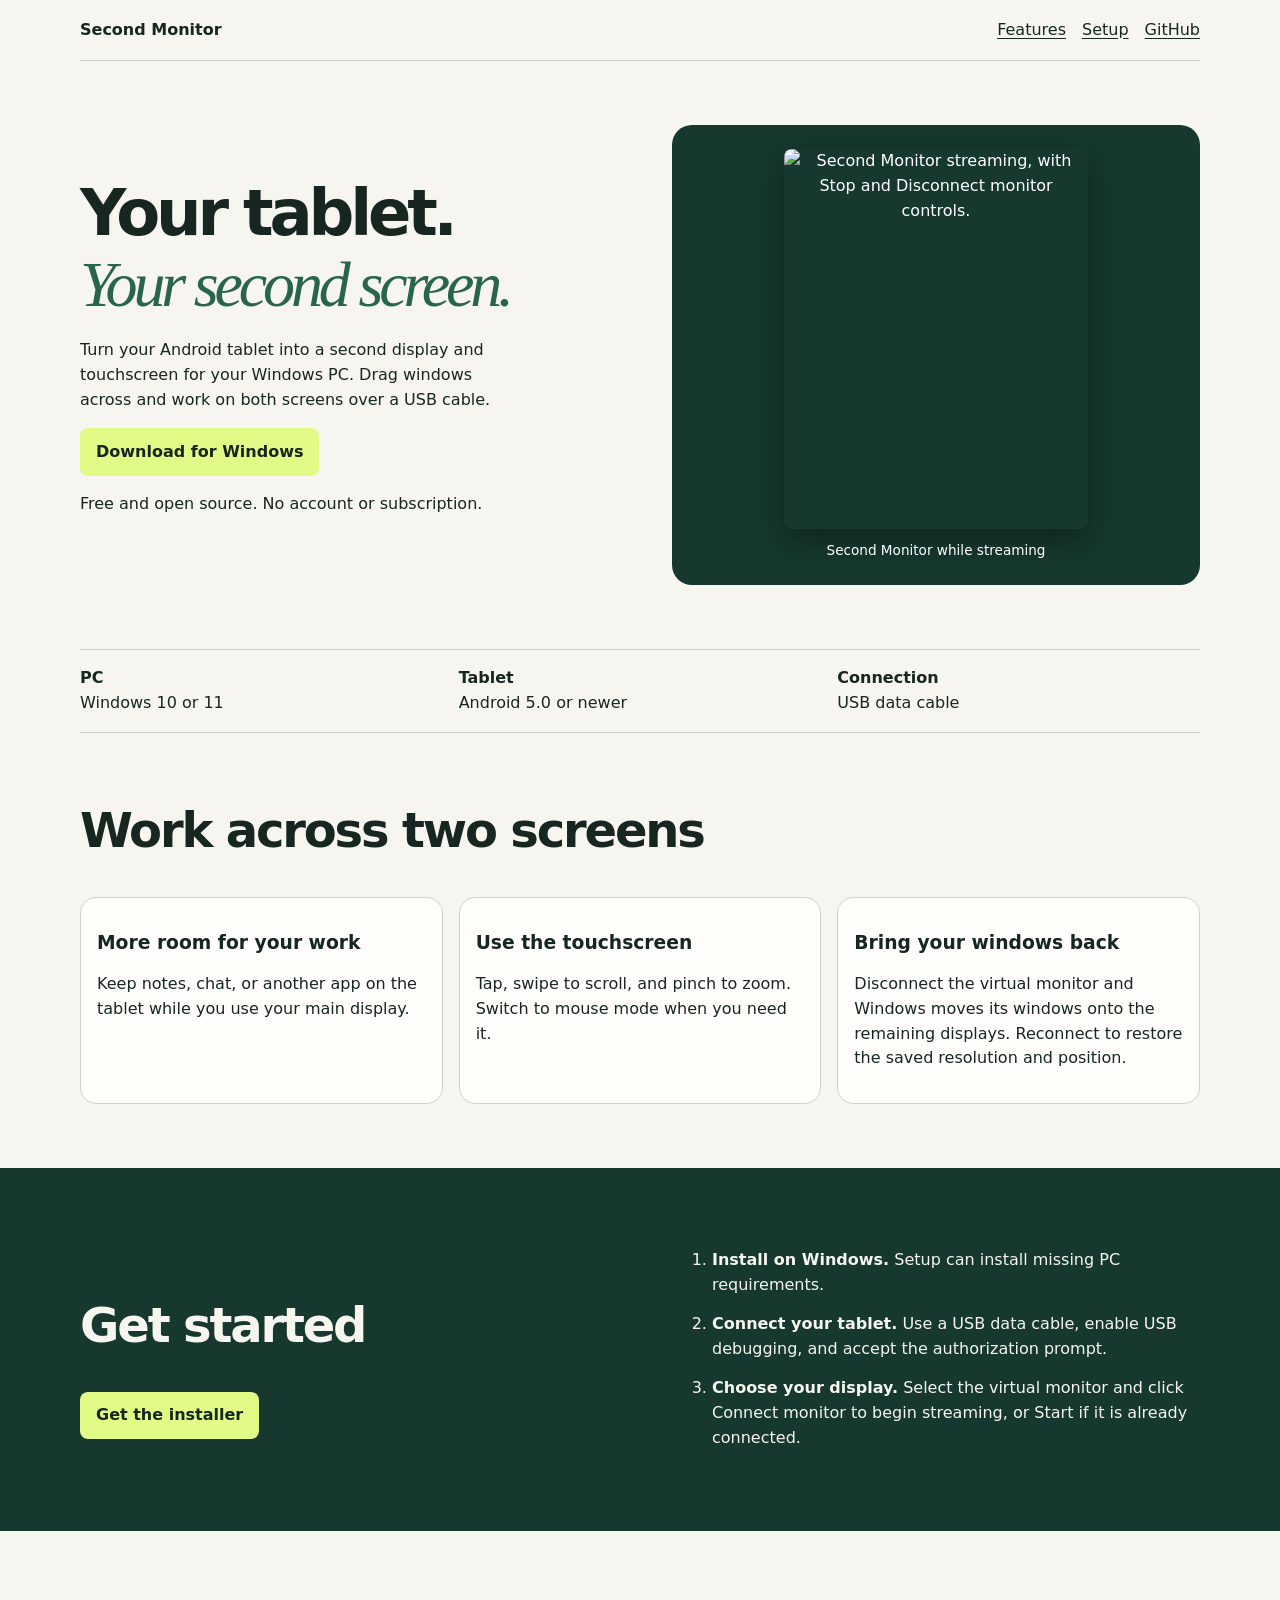
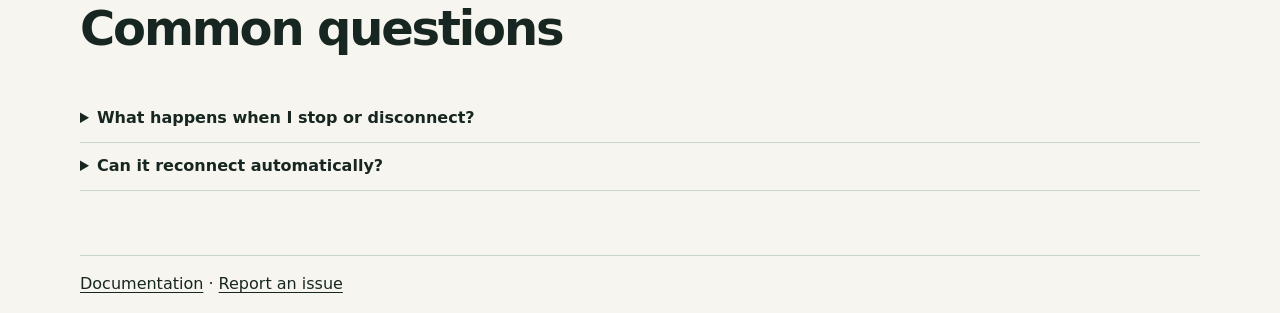
==== website/public/index.html @ 725e54bc "Create index.html" ====
<!doctype html><html lang="en"><meta charset="utf-8"><meta name="viewport" content="width=device-width,initial-scale=1"><meta name="description" content="Turn your Android tablet into a USB-connected second display and touchscreen for Windows."><title>Second Monitor</title><style> *{box-sizing:border-box}body{margin:0;background:#f6f5ef;color:#172620;font:1rem/1.55 system-ui,sans-serif}a{color:inherit;text-underline-offset:.2em}a:focus-visible{outline:2px solid currentColor;outline-offset:4px}.wrap{width:min(70rem,calc(100% - 2rem));margin:auto}.bar,.hero,.specs,.cards,.setup{display:grid;gap:1rem}.bar{grid-template-columns:1fr auto;align-items:center;padding:1.1rem 0;border-bottom:1px solid #c9d5cb}nav a+a{margin-left:1rem}.hero,.setup{grid-template-columns:1fr 1fr;align-items:center;gap:clamp(1.5rem,5vw,5rem);padding:4rem 0}h1,h2,h3{line-height:1.1}h1{font-size:clamp(2.7rem,5vw,5rem);letter-spacing:-.065em;margin:0}h1 em{font:italic 1em Georgia,serif;color:#29654a}h2{font-size:clamp(1.9rem,4vw,3rem);letter-spacing:-.045em}p{max-width:44ch}.button{display:inline-block;padding:.7rem 1rem;border-radius:.5rem;background:#e2fa86;color:#172620;font-weight:750;text-decoration:none}.button:hover{background:#d4ed75}figure{margin:0;padding:1.5rem;text-align:center;border-radius:1.25rem;background:#16382e;color:#fff}img{display:block;margin:auto;width:min(100%,19rem);height:auto;border-radius:.5rem;box-shadow:0 .7rem 2rem #0005}figcaption{margin-top:.7rem;font-size:.85rem}.specs,.cards{grid-template-columns:repeat(3,minmax(0,1fr))}.specs{padding:1rem 0;border-block:1px solid #c9d5cb}.specs p{margin:0}.section{padding:2rem 0 4rem}.card{padding:1rem;border:1px solid #c9d5cb;border-radius:1rem;background:#fffefa}.band{background:#16382e;color:#f6f5ef}li+li{margin-top:.9rem}details{padding:.7rem 0;border-bottom:1px solid #c9d5cb}summary{cursor:pointer;font-weight:700}footer{padding:1rem 0;border-top:1px solid #c9d5cb}@media(max-width:48rem){.hero,.cards,.setup{grid-template-columns:1fr}.hero,.setup{padding:2.5rem 0}}@media(max-width:24rem){.bar{grid-template-columns:1fr}.specs{font-size:.85rem}} </style><header class="wrap bar"><strong>Second Monitor</strong><nav aria-label="Main navigation"><a href="#features">Features</a><a href="#setup">Setup</a><a href="https://github.com/TristanSibug/SecondMonitor">GitHub</a></nav></header><main><section class="wrap hero"><div><h1>Your tablet.<br><em>Your second screen.</em></h1><p>Turn your Android tablet into a second display and touchscreen for your Windows PC. Drag windows across and work on both screens over a USB cable.</p><a class="button" href="https://github.com/TristanSibug/SecondMonitor/releases">Download for Windows</a><p>Free and open source. No account or subscription.</p></div><figure><img src="https://raw.githubusercontent.com/TristanSibug/SecondMonitor/main/UI.png" width="562" height="702" fetchpriority="high" alt="Second Monitor streaming, with Stop and Disconnect monitor controls."><figcaption>Second Monitor while streaming</figcaption></figure></section><div class="wrap specs"><p><strong>PC</strong><br>Windows 10 or 11</p><p><strong>Tablet</strong><br>Android 5.0 or newer</p><p><strong>Connection</strong><br>USB data cable</p></div><section class="wrap section" id="features"><h2>Work across two screens</h2><div class="cards"><article class="card"><h3>More room for your work</h3><p>Keep notes, chat, or another app on the tablet while you use your main display.</p></article><article class="card"><h3>Use the touchscreen</h3><p>Tap, swipe to scroll, and pinch to zoom. Switch to mouse mode when you need it.</p></article><article class="card"><h3>Bring your windows back</h3><p>Disconnect the virtual monitor and Windows moves its windows onto the remaining displays. Reconnect to restore the saved resolution and position.</p></article></div></section><section class="band" id="setup"><div class="wrap setup"><div><h2>Get started</h2><a class="button" href="https://github.com/TristanSibug/SecondMonitor/releases">Get the installer</a></div><ol><li><strong>Install on Windows.</strong> Setup can install missing PC requirements.</li><li><strong>Connect your tablet.</strong> Use a USB data cable, enable USB debugging, and accept the authorization prompt.</li><li><strong>Choose your display.</strong> Select the virtual monitor and click Connect monitor to begin streaming, or Start if it is already connected.</li></ol></div></section><section class="wrap section"><h2>Common questions</h2><details><summary>What happens when I stop or disconnect?</summary><p>Stop ends streaming and keeps the virtual display active. Disconnect monitor stops streaming and removes the virtual display from the desktop.</p></details><details><summary>Can it reconnect automatically?</summary><p>Yes. Starting Second Monitor reconnects your saved secondary display if it is disconnected and available, then starts streaming.</p></details></section></main><footer class="wrap"><a href="https://github.com/TristanSibug/SecondMonitor#readme">Documentation</a> · <a href="https://github.com/TristanSibug/SecondMonitor/issues">Report an issue</a></footer></html>
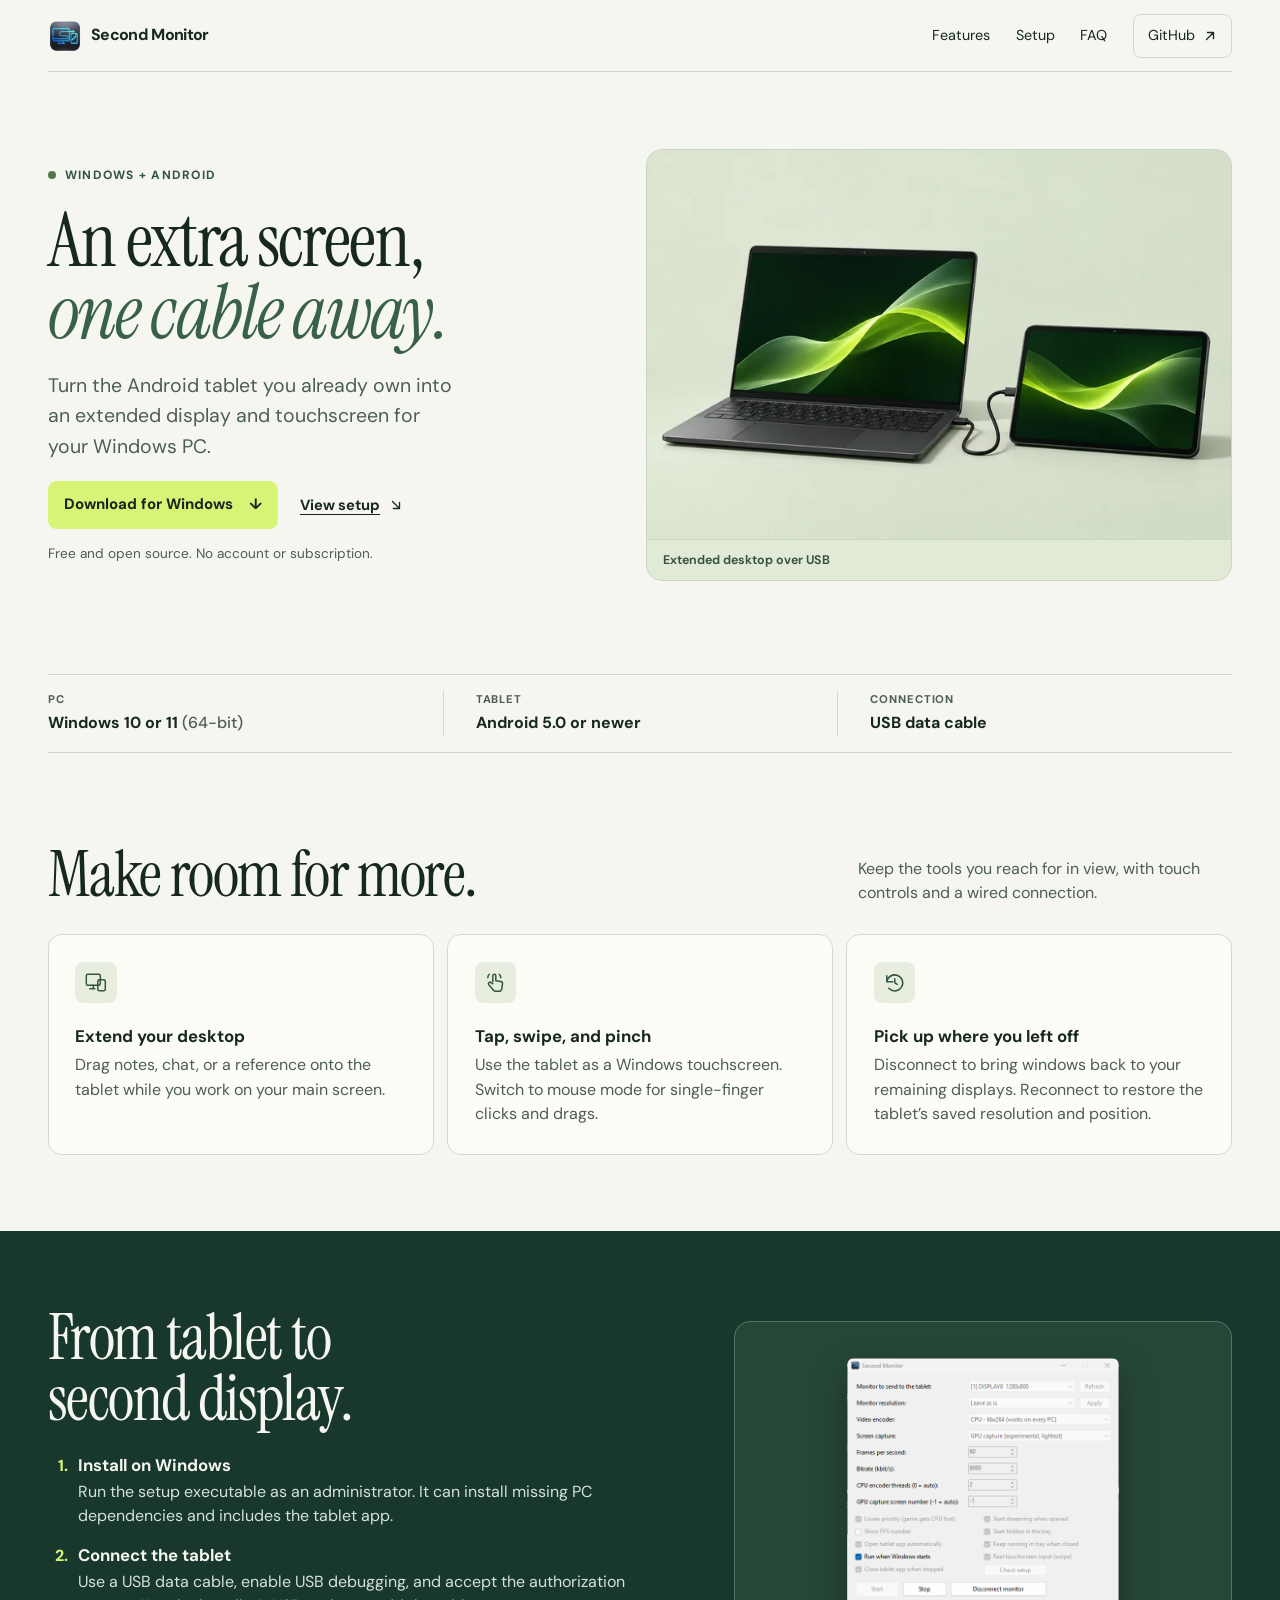
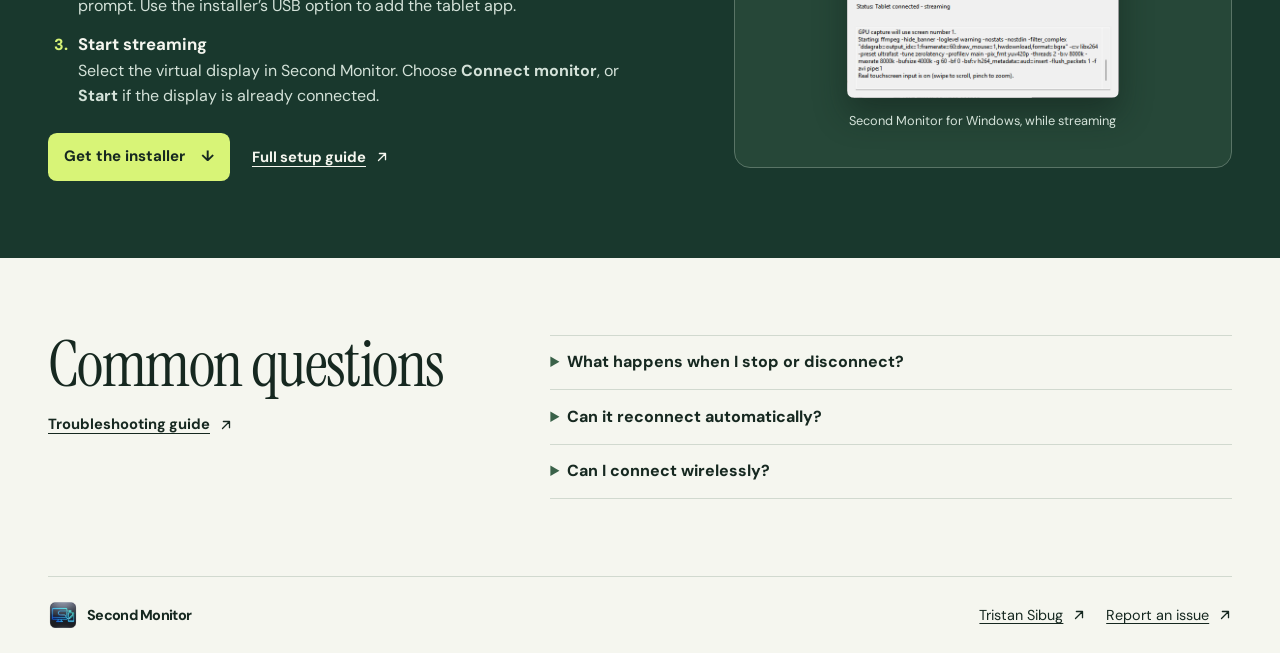
==== commit e228d694: "Redesign the Second Monitor homepage" ====
--- a/website/public/index.html
+++ b/website/public/index.html
@@ -1 +1,135 @@
-<!doctype html><html lang="en"><meta charset="utf-8"><meta name="viewport" content="width=device-width,initial-scale=1"><meta name="description" content="Turn your Android tablet into a USB-connected second display and touchscreen for Windows."><title>Second Monitor</title><style> *{box-sizing:border-box}body{margin:0;background:#f6f5ef;color:#172620;font:1rem/1.55 system-ui,sans-serif}a{color:inherit;text-underline-offset:.2em}a:focus-visible{outline:2px solid currentColor;outline-offset:4px}.wrap{width:min(70rem,calc(100% - 2rem));margin:auto}.bar,.hero,.specs,.cards,.setup{display:grid;gap:1rem}.bar{grid-template-columns:1fr auto;align-items:center;padding:1.1rem 0;border-bottom:1px solid #c9d5cb}nav a+a{margin-left:1rem}.hero,.setup{grid-template-columns:1fr 1fr;align-items:center;gap:clamp(1.5rem,5vw,5rem);padding:4rem 0}h1,h2,h3{line-height:1.1}h1{font-size:clamp(2.7rem,5vw,5rem);letter-spacing:-.065em;margin:0}h1 em{font:italic 1em Georgia,serif;color:#29654a}h2{font-size:clamp(1.9rem,4vw,3rem);letter-spacing:-.045em}p{max-width:44ch}.button{display:inline-block;padding:.7rem 1rem;border-radius:.5rem;background:#e2fa86;color:#172620;font-weight:750;text-decoration:none}.button:hover{background:#d4ed75}figure{margin:0;padding:1.5rem;text-align:center;border-radius:1.25rem;background:#16382e;color:#fff}img{display:block;margin:auto;width:min(100%,19rem);height:auto;border-radius:.5rem;box-shadow:0 .7rem 2rem #0005}figcaption{margin-top:.7rem;font-size:.85rem}.specs,.cards{grid-template-columns:repeat(3,minmax(0,1fr))}.specs{padding:1rem 0;border-block:1px solid #c9d5cb}.specs p{margin:0}.section{padding:2rem 0 4rem}.card{padding:1rem;border:1px solid #c9d5cb;border-radius:1rem;background:#fffefa}.band{background:#16382e;color:#f6f5ef}li+li{margin-top:.9rem}details{padding:.7rem 0;border-bottom:1px solid #c9d5cb}summary{cursor:pointer;font-weight:700}footer{padding:1rem 0;border-top:1px solid #c9d5cb}@media(max-width:48rem){.hero,.cards,.setup{grid-template-columns:1fr}.hero,.setup{padding:2.5rem 0}}@media(max-width:24rem){.bar{grid-template-columns:1fr}.specs{font-size:.85rem}} </style><header class="wrap bar"><strong>Second Monitor</strong><nav aria-label="Main navigation"><a href="#features">Features</a><a href="#setup">Setup</a><a href="https://github.com/TristanSibug/SecondMonitor">GitHub</a></nav></header><main><section class="wrap hero"><div><h1>Your tablet.<br><em>Your second screen.</em></h1><p>Turn your Android tablet into a second display and touchscreen for your Windows PC. Drag windows across and work on both screens over a USB cable.</p><a class="button" href="https://github.com/TristanSibug/SecondMonitor/releases">Download for Windows</a><p>Free and open source. No account or subscription.</p></div><figure><img src="https://raw.githubusercontent.com/TristanSibug/SecondMonitor/main/UI.png" width="562" height="702" fetchpriority="high" alt="Second Monitor streaming, with Stop and Disconnect monitor controls."><figcaption>Second Monitor while streaming</figcaption></figure></section><div class="wrap specs"><p><strong>PC</strong><br>Windows 10 or 11</p><p><strong>Tablet</strong><br>Android 5.0 or newer</p><p><strong>Connection</strong><br>USB data cable</p></div><section class="wrap section" id="features"><h2>Work across two screens</h2><div class="cards"><article class="card"><h3>More room for your work</h3><p>Keep notes, chat, or another app on the tablet while you use your main display.</p></article><article class="card"><h3>Use the touchscreen</h3><p>Tap, swipe to scroll, and pinch to zoom. Switch to mouse mode when you need it.</p></article><article class="card"><h3>Bring your windows back</h3><p>Disconnect the virtual monitor and Windows moves its windows onto the remaining displays. Reconnect to restore the saved resolution and position.</p></article></div></section><section class="band" id="setup"><div class="wrap setup"><div><h2>Get started</h2><a class="button" href="https://github.com/TristanSibug/SecondMonitor/releases">Get the installer</a></div><ol><li><strong>Install on Windows.</strong> Setup can install missing PC requirements.</li><li><strong>Connect your tablet.</strong> Use a USB data cable, enable USB debugging, and accept the authorization prompt.</li><li><strong>Choose your display.</strong> Select the virtual monitor and click Connect monitor to begin streaming, or Start if it is already connected.</li></ol></div></section><section class="wrap section"><h2>Common questions</h2><details><summary>What happens when I stop or disconnect?</summary><p>Stop ends streaming and keeps the virtual display active. Disconnect monitor stops streaming and removes the virtual display from the desktop.</p></details><details><summary>Can it reconnect automatically?</summary><p>Yes. Starting Second Monitor reconnects your saved secondary display if it is disconnected and available, then starts streaming.</p></details></section></main><footer class="wrap"><a href="https://github.com/TristanSibug/SecondMonitor#readme">Documentation</a> · <a href="https://github.com/TristanSibug/SecondMonitor/issues">Report an issue</a></footer></html>
+<!doctype html>
+<html lang="en">
+<head>
+  <meta charset="utf-8">
+  <meta name="viewport" content="width=device-width, initial-scale=1">
+  <meta name="description" content="Turn your Android tablet into an extended Windows display and touchscreen over USB. Second Monitor is free and open source.">
+  <meta name="theme-color" content="#f5f6ef">
+  <title>Second Monitor — An extra screen, one cable away</title>
+  <link rel="icon" href="assets/app-icon.webp" type="image/webp">
+  <link rel="stylesheet" href="styles.css">
+</head>
+<body>
+  <a class="skip-link" href="#main">Skip to content</a>
+
+  <header class="site-header">
+    <div class="shell header-inner">
+      <a class="brand" href="./" aria-current="page">
+        <img src="assets/app-icon.webp" width="34" height="34" alt="">
+        Second Monitor
+      </a>
+      <nav aria-label="Main navigation">
+        <ul class="nav-links">
+          <li><a href="#features">Features</a></li>
+          <li><a href="#setup">Setup</a></li>
+          <li><a href="#faq">FAQ</a></li>
+          <li><a class="github-link" href="https://github.com/TristanSibug/SecondMonitor">GitHub <svg class="link-icon" aria-hidden="true" width="14" height="14" viewBox="0 0 16 16" fill="none" stroke="currentColor" stroke-width="1.5" stroke-linecap="round" stroke-linejoin="round"><path d="M4 12 12 4M5 4h7v7"/></svg></a></li>
+        </ul>
+      </nav>
+    </div>
+  </header>
+
+  <main id="main">
+    <section class="shell hero" aria-labelledby="hero-title">
+      <div class="hero-copy">
+        <p class="eyebrow"><span class="dot" aria-hidden="true"></span> Windows + Android</p>
+        <h1 id="hero-title">An extra screen,<br><em>one cable away.</em></h1>
+        <p class="lede">Turn the Android tablet you already own into an extended display and touchscreen for your Windows PC.</p>
+        <div class="actions">
+          <a class="button" href="https://github.com/TristanSibug/SecondMonitor/releases">Download for Windows <span aria-hidden="true">↓</span></a>
+          <a class="text-link" href="#setup">View setup <svg class="link-icon" aria-hidden="true" width="14" height="14" viewBox="0 0 16 16" fill="none" stroke="currentColor" stroke-width="1.5" stroke-linecap="round" stroke-linejoin="round"><path d="m4 4 8 8m0-7v7H5"/></svg></a>
+        </div>
+        <p class="hero-note">Free and open source. No account or subscription.</p>
+      </div>
+
+      <figure class="hero-figure">
+        <img src="assets/wired-workspace.webp" srcset="assets/wired-workspace-small.webp 720w, assets/wired-workspace.webp 1440w" sizes="(max-width: 780px) calc(100vw - 32px), (max-width: 1200px) 49vw, 585px" width="1440" height="960" fetchpriority="high" alt="A laptop and tablet sharing a desktop over a single USB cable.">
+        <figcaption>Extended desktop over USB</figcaption>
+      </figure>
+    </section>
+
+    <dl class="shell requirements" aria-label="System requirements">
+      <div><dt>PC</dt><dd>Windows 10 or 11 <span>(64-bit)</span></dd></div>
+      <div><dt>Tablet</dt><dd>Android 5.0 or newer</dd></div>
+      <div><dt>Connection</dt><dd>USB data cable</dd></div>
+    </dl>
+
+    <section class="shell section" id="features" aria-labelledby="features-title">
+      <div class="section-heading">
+        <h2 id="features-title">Make room for more.</h2>
+        <p>Keep the tools you reach for in view, with touch controls and a wired connection.</p>
+      </div>
+      <div class="features">
+        <article class="feature">
+          <svg class="feature-icon" aria-hidden="true" width="24" height="24" viewBox="0 0 24 24" fill="none" stroke="currentColor" stroke-width="1.5" stroke-linecap="round" stroke-linejoin="round"><rect x="2.5" y="3.5" width="14" height="11" rx="1.5"/><path d="M6 18h5m-1.5-3.5V18"/><rect x="14" y="9" width="7.5" height="11" rx="1.5"/></svg>
+          <h3>Extend your desktop</h3>
+          <p>Drag notes, chat, or a reference onto the tablet while you work on your main screen.</p>
+        </article>
+        <article class="feature">
+          <svg class="feature-icon" aria-hidden="true" width="24" height="24" viewBox="0 0 24 24" fill="none" stroke="currentColor" stroke-width="1.5" stroke-linecap="round" stroke-linejoin="round"><path d="M9 11V5a1.5 1.5 0 0 1 3 0v5l5 .8a2 2 0 0 1 1.7 2.2l-.7 5a3 3 0 0 1-3 2.5h-3a3 3 0 0 1-2.3-1.1L5 14a1.6 1.6 0 0 1 2.3-2.2L9 13"/><path d="M4 7a5 5 0 0 1 1.5-3.5m10 0A5 5 0 0 1 17 7"/></svg>
+          <h3>Tap, swipe, and pinch</h3>
+          <p>Use the tablet as a Windows touchscreen. Switch to mouse mode for single-finger clicks and drags.</p>
+        </article>
+        <article class="feature">
+          <svg class="feature-icon" aria-hidden="true" width="24" height="24" viewBox="0 0 24 24" fill="none" stroke="currentColor" stroke-width="1.5" stroke-linecap="round" stroke-linejoin="round"><path d="M4 11a8 8 0 1 1 2 6.5M4 5v6h6m2-3v4l2.5 1.5"/></svg>
+          <h3>Pick up where you left off</h3>
+          <p>Disconnect to bring windows back to your remaining displays. Reconnect to restore the tablet’s saved resolution and position.</p>
+        </article>
+      </div>
+    </section>
+
+    <section class="setup-band" id="setup" aria-labelledby="setup-title">
+      <div class="shell setup">
+        <div>
+          <h2 id="setup-title">From tablet to second display.</h2>
+          <ol class="steps">
+            <li><div><h3>Install on Windows</h3><p>Run the setup executable as an administrator. It can install missing PC dependencies and includes the tablet app.</p></div></li>
+            <li><div><h3>Connect the tablet</h3><p>Use a USB data cable, enable USB debugging, and accept the authorization prompt. Use the installer’s USB option to add the tablet app.</p></div></li>
+            <li><div><h3>Start streaming</h3><p>Select the virtual display in Second Monitor. Choose <strong>Connect monitor</strong>, or <strong>Start</strong> if the display is already connected.</p></div></li>
+          </ol>
+          <div class="actions">
+            <a class="button" href="https://github.com/TristanSibug/SecondMonitor/releases">Get the installer <span aria-hidden="true">↓</span></a>
+            <a class="text-link" href="https://github.com/TristanSibug/SecondMonitor#install">Full setup guide <svg class="link-icon" aria-hidden="true" width="14" height="14" viewBox="0 0 16 16" fill="none" stroke="currentColor" stroke-width="1.5" stroke-linecap="round" stroke-linejoin="round"><path d="M4 12 12 4M5 4h7v7"/></svg></a>
+          </div>
+        </div>
+        <figure class="app-figure">
+          <img src="assets/windows-app.webp" width="562" height="702" loading="lazy" alt="Second Monitor for Windows, showing the selected display, capture settings, and the Stop and Disconnect monitor controls.">
+          <figcaption>Second Monitor for Windows, while streaming</figcaption>
+        </figure>
+      </div>
+    </section>
+
+    <section class="shell section faq" id="faq" aria-labelledby="faq-title">
+      <div>
+        <h2 id="faq-title">Common questions</h2>
+        <a class="text-link" href="https://github.com/TristanSibug/SecondMonitor#troubleshooting">Troubleshooting guide <svg class="link-icon" aria-hidden="true" width="14" height="14" viewBox="0 0 16 16" fill="none" stroke="currentColor" stroke-width="1.5" stroke-linecap="round" stroke-linejoin="round"><path d="M4 12 12 4M5 4h7v7"/></svg></a>
+      </div>
+      <div class="questions">
+        <details>
+          <summary>What happens when I stop or disconnect?</summary>
+          <p><strong>Stop</strong> ends streaming and keeps the virtual display active. <strong>Disconnect monitor</strong> removes it from the active desktop, and Windows moves its windows to the remaining displays.</p>
+        </details>
+        <details>
+          <summary>Can it reconnect automatically?</summary>
+          <p>Yes. If your saved secondary display is disconnected and available, launching Second Monitor reconnects it and starts streaming.</p>
+        </details>
+        <details>
+          <summary>Can I connect wirelessly?</summary>
+          <p>Second Monitor uses a USB data cable for video and touch input. The tablet needs USB debugging enabled and must authorize your PC.</p>
+        </details>
+      </div>
+    </section>
+  </main>
+
+  <footer class="shell footer">
+    <a class="brand" href="./">
+      <img src="assets/app-icon.webp" width="30" height="30" alt="">
+      Second Monitor
+    </a>
+    <div class="footer-links">
+      <a href="https://tjesibug.online/">Tristan Sibug <svg class="link-icon" aria-hidden="true" width="14" height="14" viewBox="0 0 16 16" fill="none" stroke="currentColor" stroke-width="1.5" stroke-linecap="round" stroke-linejoin="round"><path d="M4 12 12 4M5 4h7v7"/></svg></a>
+      <a href="https://github.com/TristanSibug/SecondMonitor/issues">Report an issue <svg class="link-icon" aria-hidden="true" width="14" height="14" viewBox="0 0 16 16" fill="none" stroke="currentColor" stroke-width="1.5" stroke-linecap="round" stroke-linejoin="round"><path d="M4 12 12 4M5 4h7v7"/></svg></a>
+    </div>
+  </footer>
+</body>
+</html>
--- a/website/public/styles.css
+++ b/website/public/styles.css
@@ -0,0 +1,352 @@
+@font-face {
+  font-family: "DM Sans";
+  src: url("assets/dm-sans.woff2") format("woff2");
+  font-weight: 100 1000;
+  font-display: swap;
+}
+
+@font-face {
+  font-family: "Instrument Serif";
+  src: url("assets/instrument-serif.woff2") format("woff2");
+  font-display: swap;
+}
+
+@font-face {
+  font-family: "Instrument Serif";
+  src: url("assets/instrument-serif-italic.woff2") format("woff2");
+  font-style: italic;
+  font-display: swap;
+}
+
+:root {
+  color-scheme: light;
+  --paper: #f5f6ef;
+  --ink: #162820;
+  --muted: #4d5e52;
+  --line: #d1d9cf;
+  --forest: #19382d;
+  --lime: #d8f477;
+  --body-font: "DM Sans", system-ui, sans-serif;
+  --display-font: "Instrument Serif", Georgia, serif;
+}
+
+* { box-sizing: border-box; }
+
+body {
+  margin: 0;
+  background: var(--paper);
+  color: var(--ink);
+  font: 1rem/1.55 var(--body-font);
+  overflow-wrap: break-word;
+}
+
+img { display: block; max-inline-size: 100%; block-size: auto; }
+a { color: inherit; text-underline-offset: 0.24em; }
+a:focus-visible, summary:focus-visible { outline: 2px solid currentColor; outline-offset: 4px; }
+p { margin: 0; }
+
+.shell {
+  width: min(74rem, calc(100% - clamp(2rem, 7vw, 6rem)));
+  margin-inline: auto;
+}
+
+.skip-link {
+  position: absolute;
+  z-index: 1;
+  inset: 0 auto auto 1rem;
+  padding: 0.75rem 1rem;
+  transform: translateY(-150%);
+  background: var(--lime);
+}
+
+.skip-link:focus { transform: translateY(0); }
+
+.header-inner, .footer {
+  display: flex;
+  flex-wrap: wrap;
+  align-items: center;
+  justify-content: space-between;
+  gap: 0.45rem 2rem;
+  padding-block: 0.85rem;
+}
+
+.header-inner { border-bottom: 1px solid var(--line); }
+
+.brand, .nav-links a, .text-link, .button, .footer-links a {
+  display: inline-flex;
+  align-items: center;
+  gap: 0.55rem;
+  min-block-size: 44px;
+}
+
+.brand {
+  gap: 0.55rem;
+  font-weight: 750;
+  letter-spacing: -0.04em;
+  text-decoration: none;
+}
+
+.brand img { flex: none; }
+
+.nav-links {
+  display: flex;
+  flex-wrap: wrap;
+  gap: 0 1.6rem;
+  margin: 0;
+  padding: 0;
+  list-style: none;
+  font-size: 0.9rem;
+}
+
+.nav-links a { text-decoration: none; }
+.nav-links a:hover, .brand:hover { text-decoration: underline; }
+.nav-links .github-link {
+  padding-inline: 0.85rem;
+  border: 1px solid var(--line);
+  border-radius: 0.5rem;
+}
+
+.hero {
+  display: grid;
+  grid-template-columns: minmax(0, 0.96fr) minmax(0, 1.04fr);
+  align-items: center;
+  gap: clamp(1.75rem, 4.5vw, 4.25rem);
+  padding-block: clamp(3.5rem, 6vw, 6rem);
+}
+
+.eyebrow {
+  display: flex;
+  align-items: center;
+  gap: 0.55rem;
+  margin-block-end: 1.3rem;
+  color: #365443;
+  font-size: 0.75rem;
+  font-weight: 750;
+  letter-spacing: 0.105em;
+  text-transform: uppercase;
+}
+
+.dot {
+  flex: none;
+  width: 0.5rem;
+  aspect-ratio: 1;
+  border-radius: 50%;
+  background: #52774e;
+}
+
+h1, h2 {
+  margin: 0;
+  font: 400 clamp(2.75rem, 5.9vw, 5.6rem)/0.95 var(--display-font);
+  letter-spacing: -0.025em;
+}
+
+h1 em { color: #396148; }
+
+h2 {
+  font-size: clamp(2.75rem, 5vw, 4.5rem);
+  text-wrap: balance;
+}
+
+.lede {
+  max-width: 32ch;
+  margin-block: 1.4rem 1.2rem;
+  color: var(--muted);
+  font-size: clamp(1.02rem, 1.6vw, 1.22rem);
+}
+
+.actions {
+  display: flex;
+  flex-wrap: wrap;
+  align-items: center;
+  gap: 0.45rem 1.35rem;
+}
+
+.button {
+  justify-content: space-between;
+  gap: 1rem;
+  min-block-size: 48px;
+  padding: 0.7rem 0.95rem;
+  border: 1px solid transparent;
+  border-radius: 0.55rem;
+  background: var(--lime);
+  color: var(--ink);
+  font-size: 0.94rem;
+  font-weight: 750;
+  text-decoration: none;
+}
+
+.button:hover { background: #c9e66a; }
+.button:focus-visible { outline-color: var(--ink); }
+.setup .button:focus-visible { outline-color: #f5f6ef; }
+.text-link { font-size: 0.92rem; font-weight: 700; }
+.text-link:hover { text-decoration-thickness: 2px; }
+
+.hero-note {
+  margin-block-start: 0.9rem;
+  color: var(--muted);
+  font-size: 0.85rem;
+}
+
+figure { margin: 0; }
+
+.hero-figure {
+  overflow: hidden;
+  border: 1px solid #cbd7c5;
+  border-radius: 1rem;
+  background: #e1ead6;
+}
+
+.hero-figure img { width: 100%; }
+
+.hero-figure figcaption {
+  padding: 0.65rem 1rem;
+  border-top: 1px solid #cbd7c5;
+  color: #355141;
+  font-size: 0.78rem;
+  font-weight: 650;
+}
+
+.requirements {
+  display: grid;
+  grid-template-columns: repeat(3, minmax(0, 1fr));
+  padding-block: 1rem;
+  border-block: 1px solid var(--line);
+}
+
+.requirements > div { padding-inline: clamp(0.65rem, 3vw, 2rem); }
+.requirements > div:first-child { padding-inline-start: 0; }
+.requirements > div + div { border-inline-start: 1px solid var(--line); }
+
+.requirements dt {
+  margin-block-end: 0.15rem;
+  color: var(--muted);
+  font-size: 0.7rem;
+  font-weight: 750;
+  letter-spacing: 0.08em;
+  text-transform: uppercase;
+}
+
+.requirements dd { margin: 0; font-size: clamp(0.87rem, 1.5vw, 1rem); font-weight: 700; }
+.requirements dd span { color: var(--muted); font-weight: 500; }
+
+.section { padding-block: clamp(3rem, 6vw, 5.5rem); }
+
+.section-heading {
+  display: flex;
+  flex-wrap: wrap;
+  gap: 0.8rem 2rem;
+  align-items: end;
+  justify-content: space-between;
+  margin-block-end: 1.75rem;
+}
+
+.section-heading p { max-width: 34ch; color: var(--muted); }
+
+.features {
+  display: grid;
+  grid-template-columns: repeat(3, minmax(0, 1fr));
+  gap: 0.85rem;
+}
+
+.feature {
+  padding: clamp(1.1rem, 2.5vw, 1.65rem);
+  border: 1px solid var(--line);
+  border-radius: 0.85rem;
+  background: #fcfcf7;
+}
+
+.feature-icon {
+  box-sizing: content-box;
+  padding: 0.55rem;
+  border-radius: 0.5rem;
+  background: #e7eedf;
+  color: #335641;
+}
+
+h3 { margin: 0; font-size: 1.05rem; line-height: 1.35; }
+.feature h3 { margin-block: 0.85rem 0.35rem; }
+.feature p { color: var(--muted); }
+
+.setup-band { background: var(--forest); color: var(--paper); }
+
+.setup {
+  display: grid;
+  grid-template-columns: minmax(0, 1.1fr) minmax(0, 0.9fr);
+  align-items: center;
+  gap: clamp(2rem, 6vw, 6rem);
+  padding-block: clamp(3rem, 6vw, 5.5rem);
+}
+
+.setup h2 { max-width: 12ch; text-wrap: wrap; }
+
+.steps {
+  display: grid;
+  gap: 0.9rem;
+  padding-inline-start: 1.5rem;
+  margin-block: 1.5rem;
+}
+
+.steps li { padding-inline-start: 0.35rem; }
+.steps li::marker { color: var(--lime); font-weight: 750; }
+.steps p { margin-block-start: 0.2rem; color: #d4e2d9; }
+
+.app-figure {
+  display: grid;
+  justify-items: center;
+  gap: 0.85rem;
+  padding: clamp(1rem, 3vw, 2.25rem);
+  border: 1px solid #597466;
+  border-radius: 1rem;
+  background: #264738;
+}
+
+.app-figure img {
+  width: min(100%, 17rem);
+  border-radius: 0.45rem;
+  box-shadow: 0 1rem 2rem #101d1877;
+}
+
+.app-figure figcaption { color: #d4e2d9; font-size: 0.8rem; text-align: center; }
+
+.faq {
+  display: grid;
+  grid-template-columns: minmax(0, 0.8fr) minmax(0, 1.2fr);
+  gap: 1.25rem 3rem;
+}
+
+.faq h2 { margin-block-end: 0.45rem; }
+.questions { border-top: 1px solid var(--line); }
+details { border-bottom: 1px solid var(--line); }
+
+summary {
+  min-block-size: 44px;
+  padding-block: 0.9rem;
+  cursor: pointer;
+  font-weight: 750;
+}
+
+summary::marker { color: #396148; }
+details p { max-width: 54ch; padding-block: 0 1rem; color: var(--muted); }
+
+.footer {
+  border-top: 1px solid var(--line);
+  padding-block: 1rem;
+  font-size: 0.9rem;
+}
+
+.footer-links { display: flex; flex-wrap: wrap; gap: 0 1.25rem; }
+
+@media (max-width: 48.75rem) {
+  .hero, .setup, .faq { grid-template-columns: minmax(0, 1fr); }
+  h1 { font-size: clamp(3.15rem, 10vw, 5.3rem); }
+  .hero { padding-block: 2.75rem; }
+  .features { grid-template-columns: minmax(0, 1fr); }
+  .app-figure { justify-self: start; width: min(100%, 26rem); }
+}
+
+@media (max-width: 32rem) {
+  .header-inner { padding-block: 0.6rem; }
+  .nav-links { gap: 0 0.9rem; }
+  .nav-links .github-link { padding-inline: 0; border-color: transparent; }
+  .requirements > div:last-child { padding-inline-end: 0; }
+}
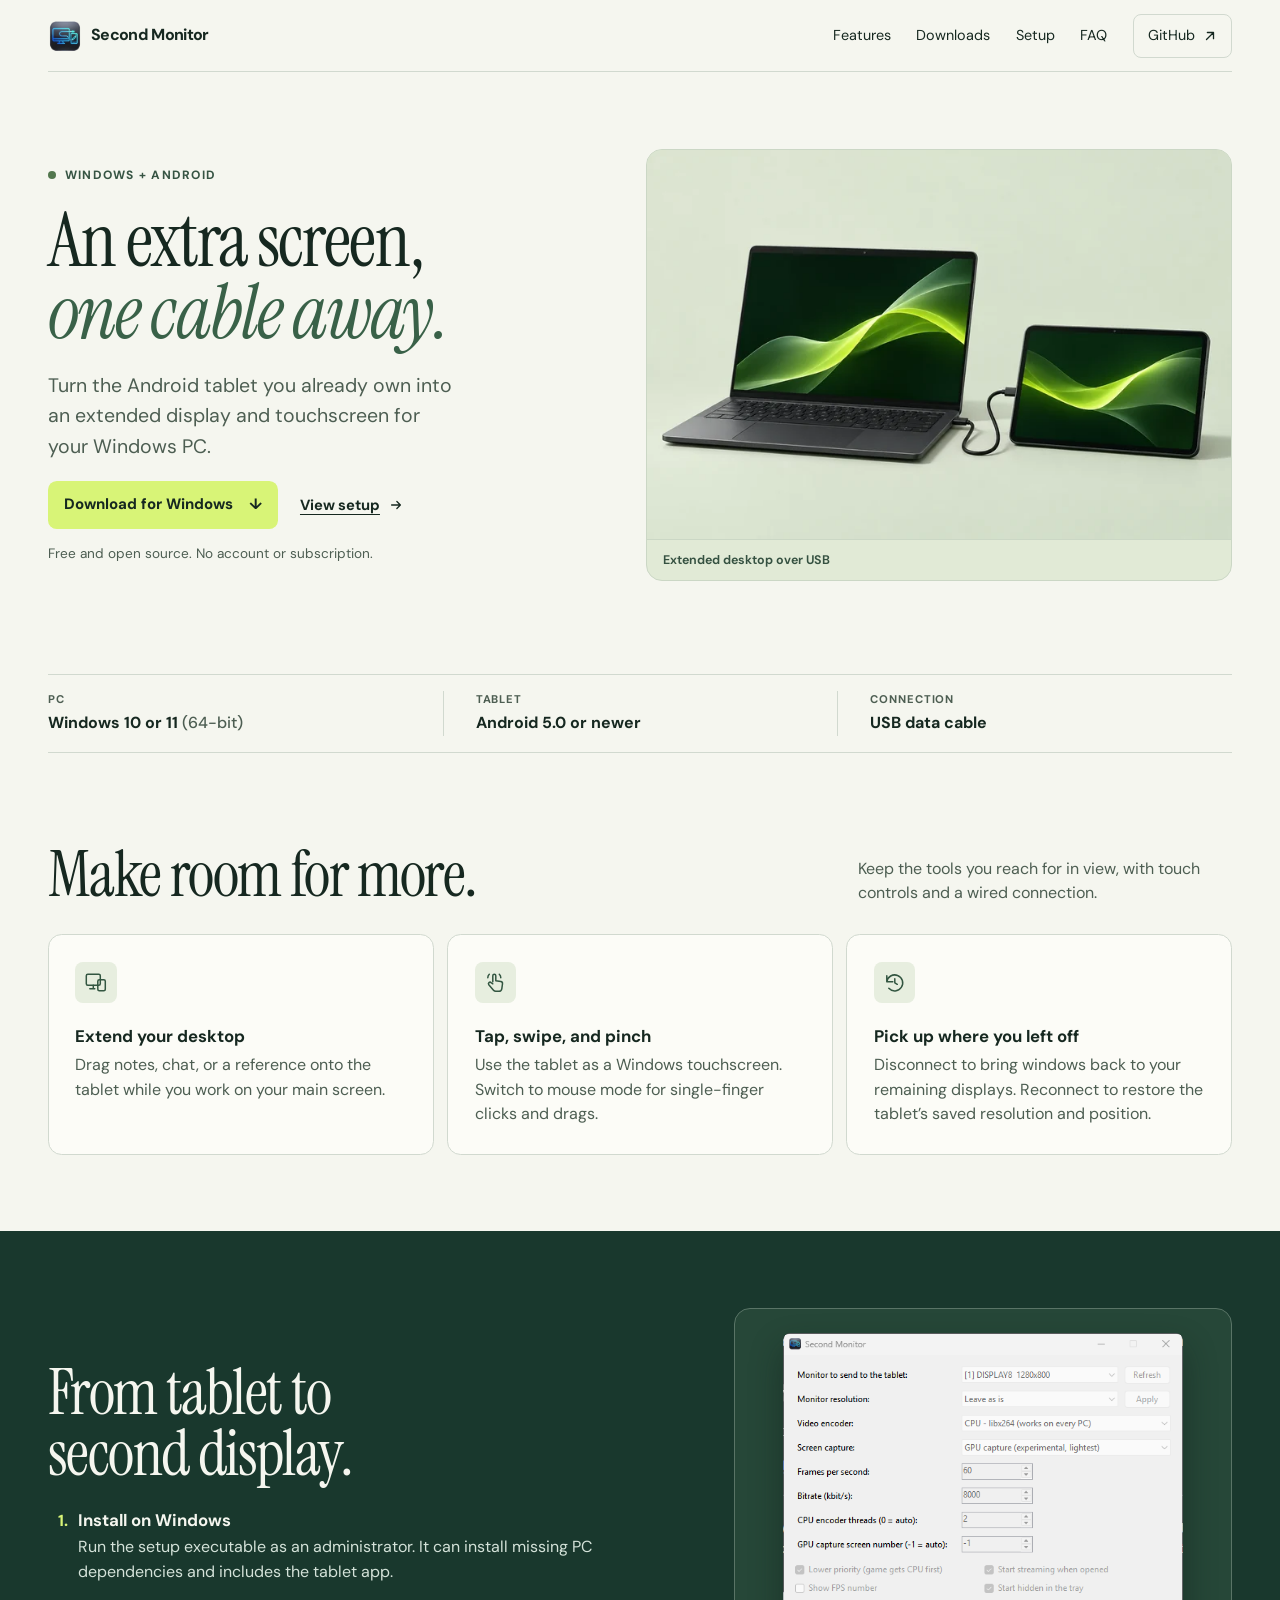
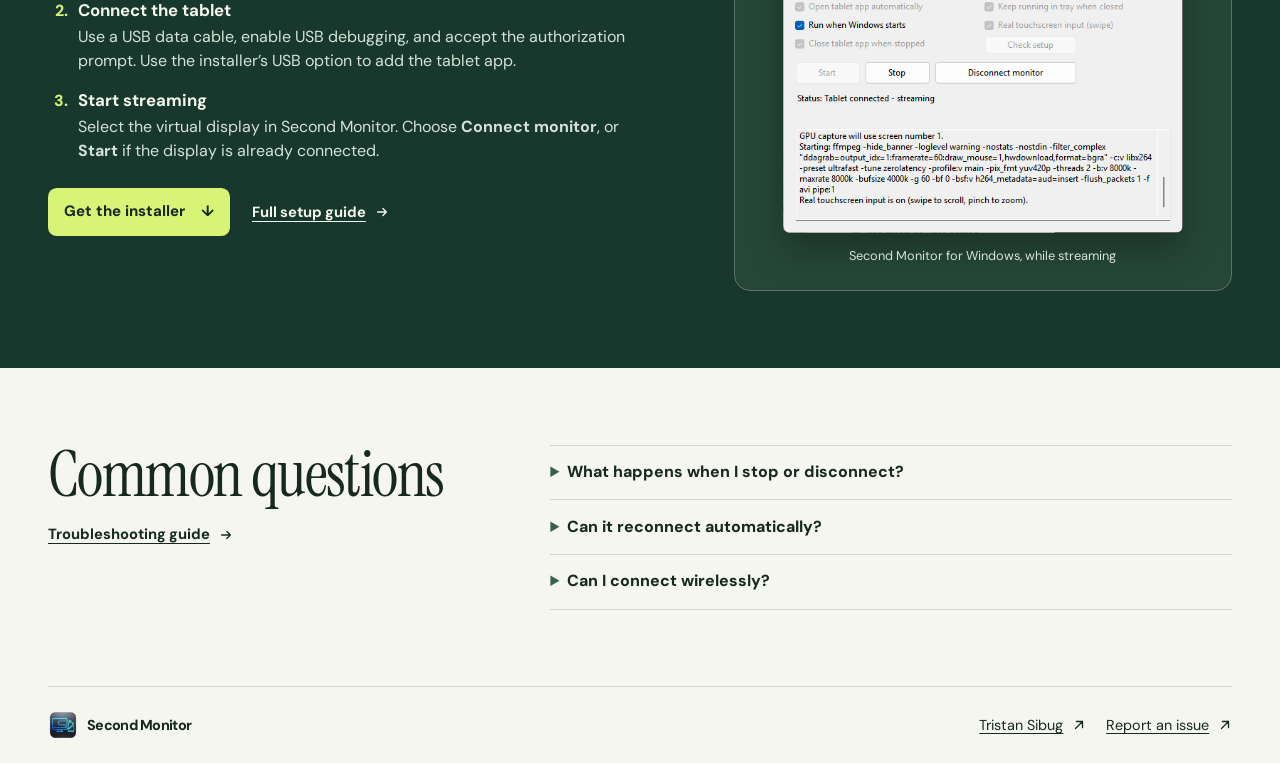
==== commit 77a8d57a: "Add dedicated Second Monitor download and setup pages" ====
--- a/website/public/index.html
+++ b/website/public/index.html
@@ -21,7 +21,8 @@
       <nav aria-label="Main navigation">
         <ul class="nav-links">
           <li><a href="#features">Features</a></li>
-          <li><a href="#setup">Setup</a></li>
+          <li><a href="downloads/">Downloads</a></li>
+          <li><a href="setup/">Setup</a></li>
           <li><a href="#faq">FAQ</a></li>
           <li><a class="github-link" href="https://github.com/TristanSibug/SecondMonitor">GitHub <svg class="link-icon" aria-hidden="true" width="14" height="14" viewBox="0 0 16 16" fill="none" stroke="currentColor" stroke-width="1.5" stroke-linecap="round" stroke-linejoin="round"><path d="M4 12 12 4M5 4h7v7"/></svg></a></li>
         </ul>
@@ -36,8 +37,8 @@
         <h1 id="hero-title">An extra screen,<br><em>one cable away.</em></h1>
         <p class="lede">Turn the Android tablet you already own into an extended display and touchscreen for your Windows PC.</p>
         <div class="actions">
-          <a class="button" href="https://github.com/TristanSibug/SecondMonitor/releases">Download for Windows <span aria-hidden="true">↓</span></a>
-          <a class="text-link" href="#setup">View setup <svg class="link-icon" aria-hidden="true" width="14" height="14" viewBox="0 0 16 16" fill="none" stroke="currentColor" stroke-width="1.5" stroke-linecap="round" stroke-linejoin="round"><path d="m4 4 8 8m0-7v7H5"/></svg></a>
+          <a class="button" href="downloads/">Download for Windows <span aria-hidden="true">↓</span></a>
+          <a class="text-link" href="setup/">View setup <svg class="link-icon" aria-hidden="true" width="14" height="14" viewBox="0 0 16 16" fill="none" stroke="currentColor" stroke-width="1.5" stroke-linecap="round" stroke-linejoin="round"><path d="M3 8h10m-4-4 4 4-4 4"/></svg></a>
         </div>
         <p class="hero-note">Free and open source. No account or subscription.</p>
       </div>
@@ -88,8 +89,8 @@
             <li><div><h3>Start streaming</h3><p>Select the virtual display in Second Monitor. Choose <strong>Connect monitor</strong>, or <strong>Start</strong> if the display is already connected.</p></div></li>
           </ol>
           <div class="actions">
-            <a class="button" href="https://github.com/TristanSibug/SecondMonitor/releases">Get the installer <span aria-hidden="true">↓</span></a>
-            <a class="text-link" href="https://github.com/TristanSibug/SecondMonitor#install">Full setup guide <svg class="link-icon" aria-hidden="true" width="14" height="14" viewBox="0 0 16 16" fill="none" stroke="currentColor" stroke-width="1.5" stroke-linecap="round" stroke-linejoin="round"><path d="M4 12 12 4M5 4h7v7"/></svg></a>
+            <a class="button" href="downloads/">Get the installer <span aria-hidden="true">↓</span></a>
+            <a class="text-link" href="setup/">Full setup guide <svg class="link-icon" aria-hidden="true" width="14" height="14" viewBox="0 0 16 16" fill="none" stroke="currentColor" stroke-width="1.5" stroke-linecap="round" stroke-linejoin="round"><path d="M3 8h10m-4-4 4 4-4 4"/></svg></a>
           </div>
         </div>
         <figure class="app-figure">
@@ -102,7 +103,7 @@
     <section class="shell section faq" id="faq" aria-labelledby="faq-title">
       <div>
         <h2 id="faq-title">Common questions</h2>
-        <a class="text-link" href="https://github.com/TristanSibug/SecondMonitor#troubleshooting">Troubleshooting guide <svg class="link-icon" aria-hidden="true" width="14" height="14" viewBox="0 0 16 16" fill="none" stroke="currentColor" stroke-width="1.5" stroke-linecap="round" stroke-linejoin="round"><path d="M4 12 12 4M5 4h7v7"/></svg></a>
+        <a class="text-link" href="setup/#troubleshooting">Troubleshooting guide <svg class="link-icon" aria-hidden="true" width="14" height="14" viewBox="0 0 16 16" fill="none" stroke="currentColor" stroke-width="1.5" stroke-linecap="round" stroke-linejoin="round"><path d="M3 8h10m-4-4 4 4-4 4"/></svg></a>
       </div>
       <div class="questions">
         <details>
@@ -115,7 +116,7 @@
         </details>
         <details>
           <summary>Can I connect wirelessly?</summary>
-          <p>Second Monitor uses a USB data cable for video and touch input. The tablet needs USB debugging enabled and must authorize your PC.</p>
+          <p>No. Second Monitor uses a USB data cable for video and touch input. The tablet needs USB debugging enabled and must authorize your PC.</p>
         </details>
       </div>
     </section>
--- a/website/public/styles.css
+++ b/website/public/styles.css
@@ -99,7 +99,7 @@
 }
 
 .nav-links a { text-decoration: none; }
-.nav-links a:hover, .brand:hover { text-decoration: underline; }
+.nav-links a:hover, .brand:hover, .nav-links [aria-current="page"] { text-decoration: underline; }
 .nav-links .github-link {
   padding-inline: 0.85rem;
   border: 1px solid var(--line);
@@ -294,16 +294,28 @@
   display: grid;
   justify-items: center;
   gap: 0.85rem;
-  padding: clamp(1rem, 3vw, 2.25rem);
+  padding: clamp(0.75rem, 2vw, 1.5rem);
   border: 1px solid #597466;
   border-radius: 1rem;
   background: #264738;
 }
 
 .app-figure img {
-  width: min(100%, 17rem);
+  width: min(100%, 25rem);
   border-radius: 0.45rem;
   box-shadow: 0 1rem 2rem #101d1877;
+}
+
+@media (hover: hover) {
+  .app-figure:hover {
+    background: #2d5141;
+    border-color: #8ea99a;
+  }
+
+  @media (prefers-reduced-motion: no-preference) {
+    .app-figure img { transition: transform 200ms ease; }
+    .app-figure:hover img { transform: scale(1.025); }
+  }
 }
 
 .app-figure figcaption { color: #d4e2d9; font-size: 0.8rem; text-align: center; }
@@ -336,17 +348,88 @@
 
 .footer-links { display: flex; flex-wrap: wrap; gap: 0 1.25rem; }
 
+.content-page { padding-block: clamp(2.75rem, 6vw, 5.5rem); }
+
+.page-intro { margin-block-end: clamp(2rem, 5vw, 3.5rem); }
+.page-intro .lede { max-width: 52ch; }
+.content-page h2 { font-size: clamp(2.1rem, 4vw, 3.4rem); }
+.content-page p:not(.eyebrow, .lede, .file-info) { max-width: 65ch; }
+
+.download-primary {
+  display: flex;
+  flex-wrap: wrap;
+  align-items: center;
+  justify-content: space-between;
+  gap: 1.25rem 2rem;
+  padding: clamp(1.25rem, 4vw, 2.75rem);
+  border-radius: 1rem;
+  background: var(--forest);
+  color: var(--paper);
+}
+
+.download-primary .eyebrow { color: var(--lime); margin-block-end: 0.75rem; }
+.download-primary h2 { margin-block-end: 0.65rem; }
+.download-primary p { color: #d4e2d9; }
+.download-primary .button:focus-visible { outline-color: var(--paper); }
+.file-info { color: var(--muted); font-size: 0.82rem; }
+.download-action .file-info { margin-block-start: 0.45rem; }
+
+.download-options { margin-block: clamp(2rem, 5vw, 3.5rem); }
+.download-options > p { margin-block-start: 0.65rem; color: var(--muted); }
+
+.download-grid {
+  display: grid;
+  grid-template-columns: repeat(2, minmax(0, 1fr));
+  gap: 0.85rem;
+  margin-block: 1.15rem 0.5rem;
+}
+
+.download-grid h3 { margin-block-start: 0; }
+
+.guide-layout {
+  display: grid;
+  grid-template-columns: minmax(11rem, 1fr) minmax(0, 3.1fr);
+  align-items: start;
+  gap: 1.75rem clamp(2rem, 5vw, 4.5rem);
+}
+
+.guide-nav {
+  padding: 1rem;
+  border: 1px solid var(--line);
+  border-radius: 0.85rem;
+  background: #fcfcf7;
+}
+
+.guide-nav p { font-weight: 750; }
+.guide-nav ul { margin: 0.35rem 0 0; padding: 0; list-style: none; }
+.guide-nav a { display: flex; align-items: center; min-block-size: 44px; font-size: 0.93rem; }
+
+.guide-content { max-width: 71ch; }
+.guide-content section + section {
+  border-top: 1px solid var(--line);
+  padding-block-start: 1.75rem;
+  margin-block-start: 1.75rem;
+}
+
+.guide-content h2 { margin-block-end: 0.85rem; text-wrap: wrap; }
+.guide-content ol, .guide-content ul { padding-inline-start: 1.45rem; }
+.guide-content li + li { margin-block-start: 0.55rem; }
+.guide-content code { overflow-wrap: anywhere; }
+.guide-problems dt { font-weight: 750; }
+.guide-problems dd { margin: 0.2rem 0 0.9rem; color: var(--muted); }
+
 @media (max-width: 48.75rem) {
-  .hero, .setup, .faq { grid-template-columns: minmax(0, 1fr); }
+  .hero, .setup, .faq, .guide-layout { grid-template-columns: minmax(0, 1fr); }
   h1 { font-size: clamp(3.15rem, 10vw, 5.3rem); }
   .hero { padding-block: 2.75rem; }
   .features { grid-template-columns: minmax(0, 1fr); }
-  .app-figure { justify-self: start; width: min(100%, 26rem); }
+  .app-figure { justify-self: start; width: min(100%, 29rem); }
 }
 
 @media (max-width: 32rem) {
   .header-inner { padding-block: 0.6rem; }
   .nav-links { gap: 0 0.9rem; }
+  .download-grid { grid-template-columns: minmax(0, 1fr); }
   .nav-links .github-link { padding-inline: 0; border-color: transparent; }
   .requirements > div:last-child { padding-inline-end: 0; }
 }
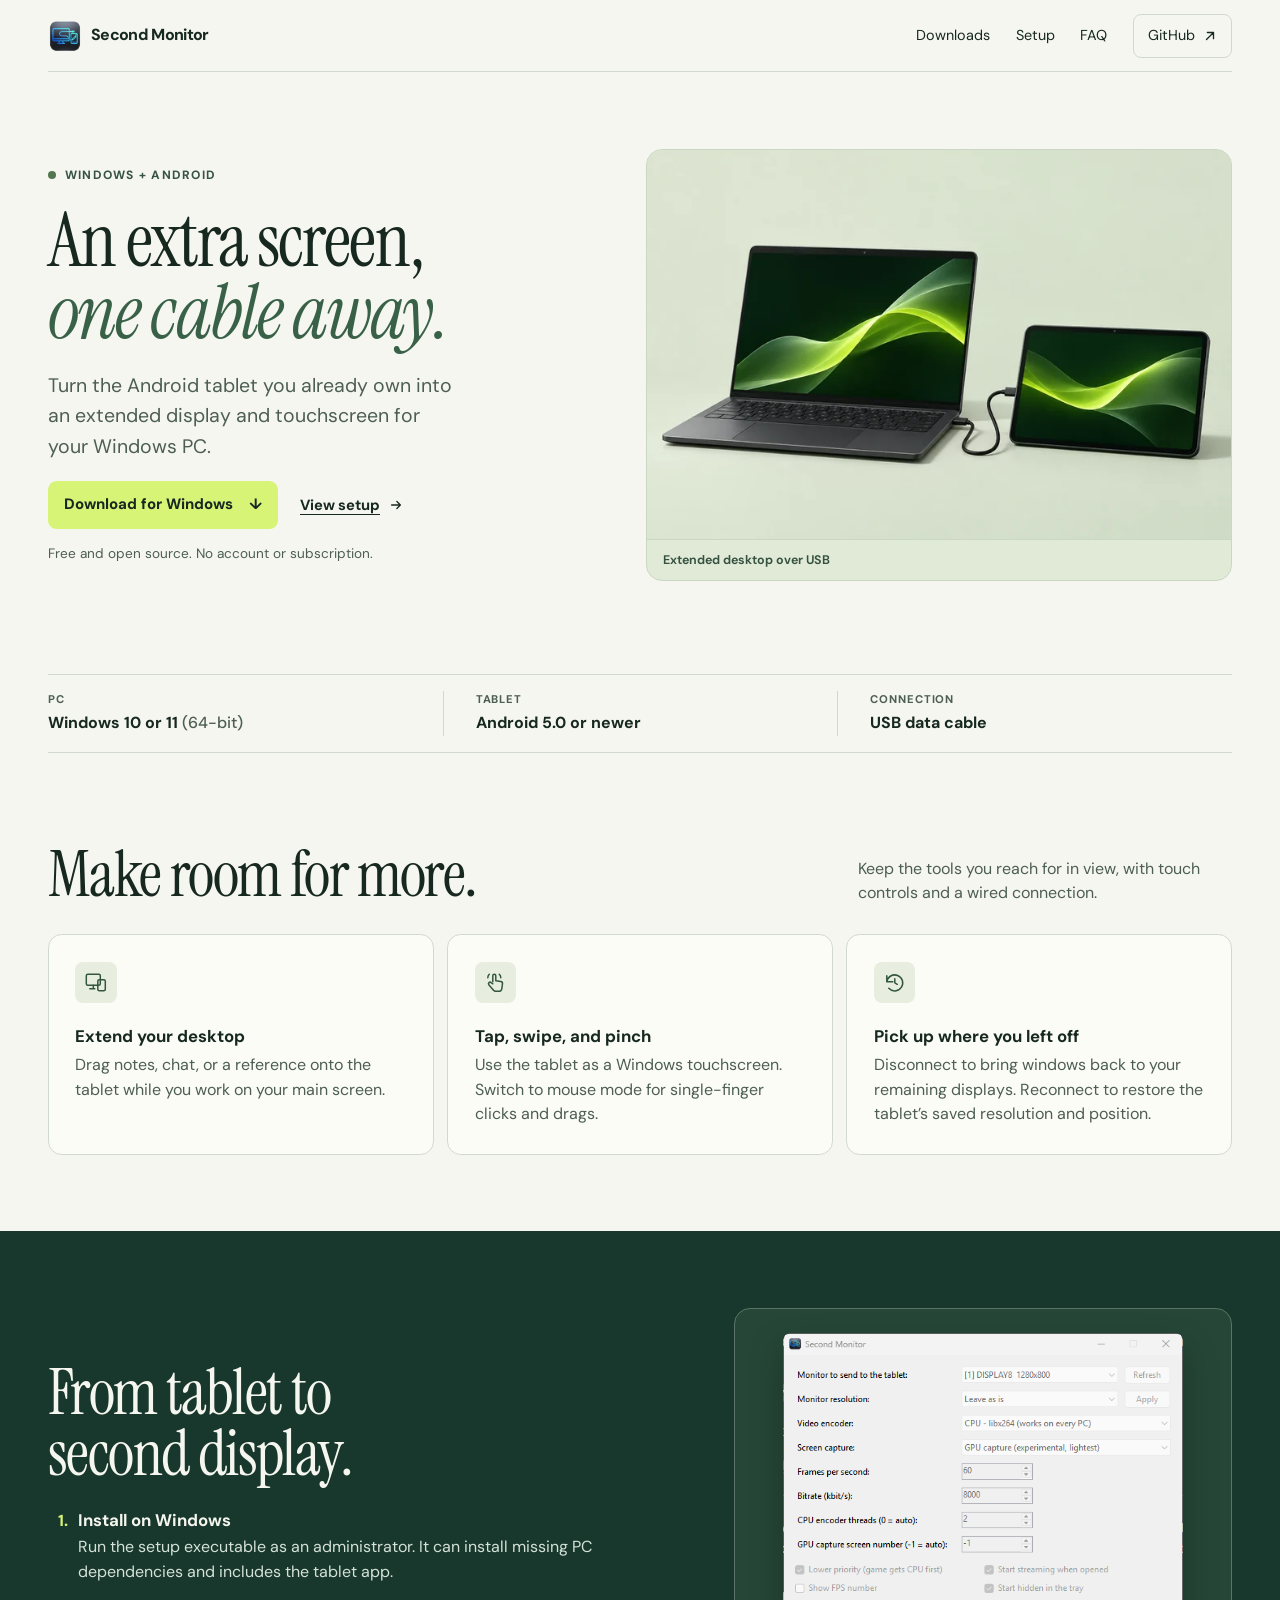
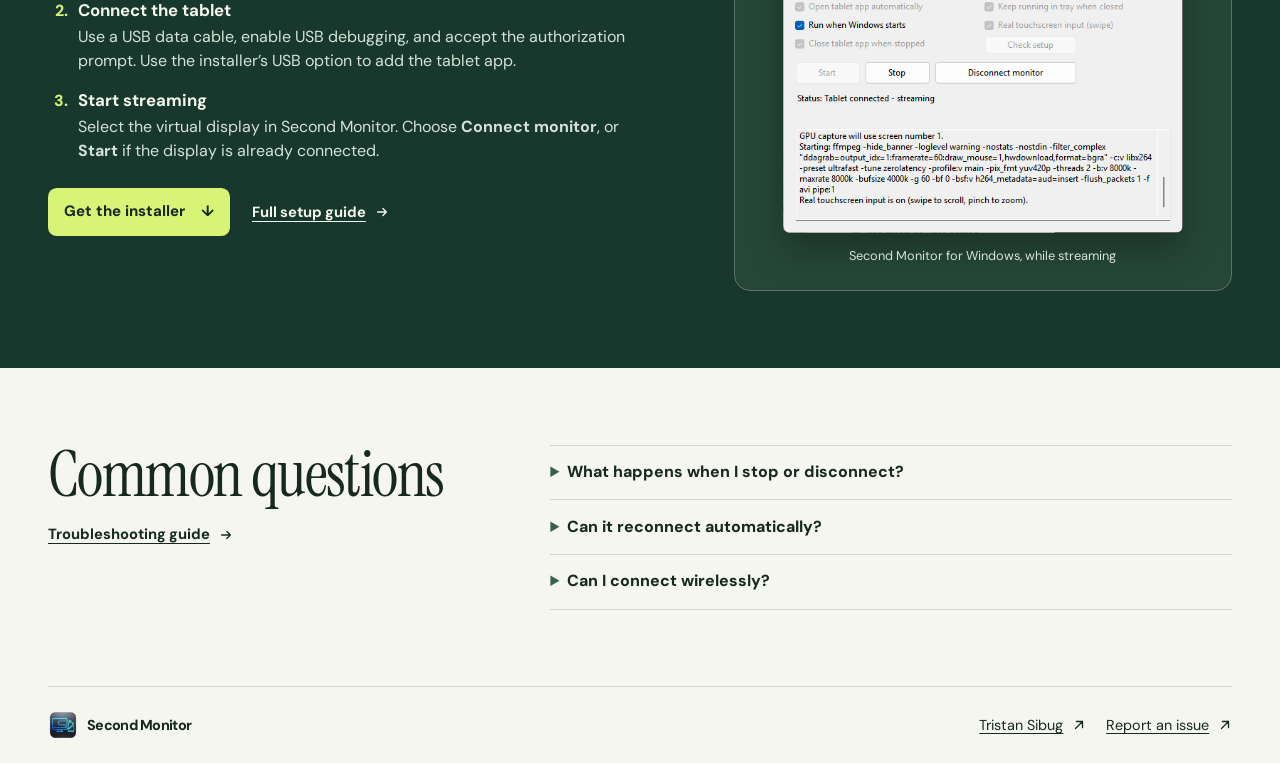
==== commit 8ebcef90: "Refine website navigation and download card alignment" ====
--- a/website/public/index.html
+++ b/website/public/index.html
@@ -20,7 +20,6 @@
       </a>
       <nav aria-label="Main navigation">
         <ul class="nav-links">
-          <li><a href="#features">Features</a></li>
           <li><a href="downloads/">Downloads</a></li>
           <li><a href="setup/">Setup</a></li>
           <li><a href="#faq">FAQ</a></li>
--- a/website/public/styles.css
+++ b/website/public/styles.css
@@ -31,6 +31,10 @@
 }
 
 * { box-sizing: border-box; }
+
+@media (prefers-reduced-motion: no-preference) {
+  :root:has(#faq:target) { scroll-behavior: smooth; }
+}
 
 body {
   margin: 0;
@@ -384,7 +388,13 @@
   margin-block: 1.15rem 0.5rem;
 }
 
+.download-grid .feature {
+  display: flex;
+  flex-direction: column;
+}
+
 .download-grid h3 { margin-block-start: 0; }
+.download-file { margin-block-start: auto; }
 
 .guide-layout {
   display: grid;
@@ -402,7 +412,17 @@
 
 .guide-nav p { font-weight: 750; }
 .guide-nav ul { margin: 0.35rem 0 0; padding: 0; list-style: none; }
-.guide-nav a { display: flex; align-items: center; min-block-size: 44px; font-size: 0.93rem; }
+.guide-nav a {
+  display: flex;
+  align-items: center;
+  min-block-size: 44px;
+  padding-inline: 0.4rem;
+  border-radius: 0.35rem;
+  font-size: 0.93rem;
+  text-decoration: none;
+}
+
+.guide-nav a:hover { background: #e7eedf; }
 
 .guide-content { max-width: 71ch; }
 .guide-content section + section {
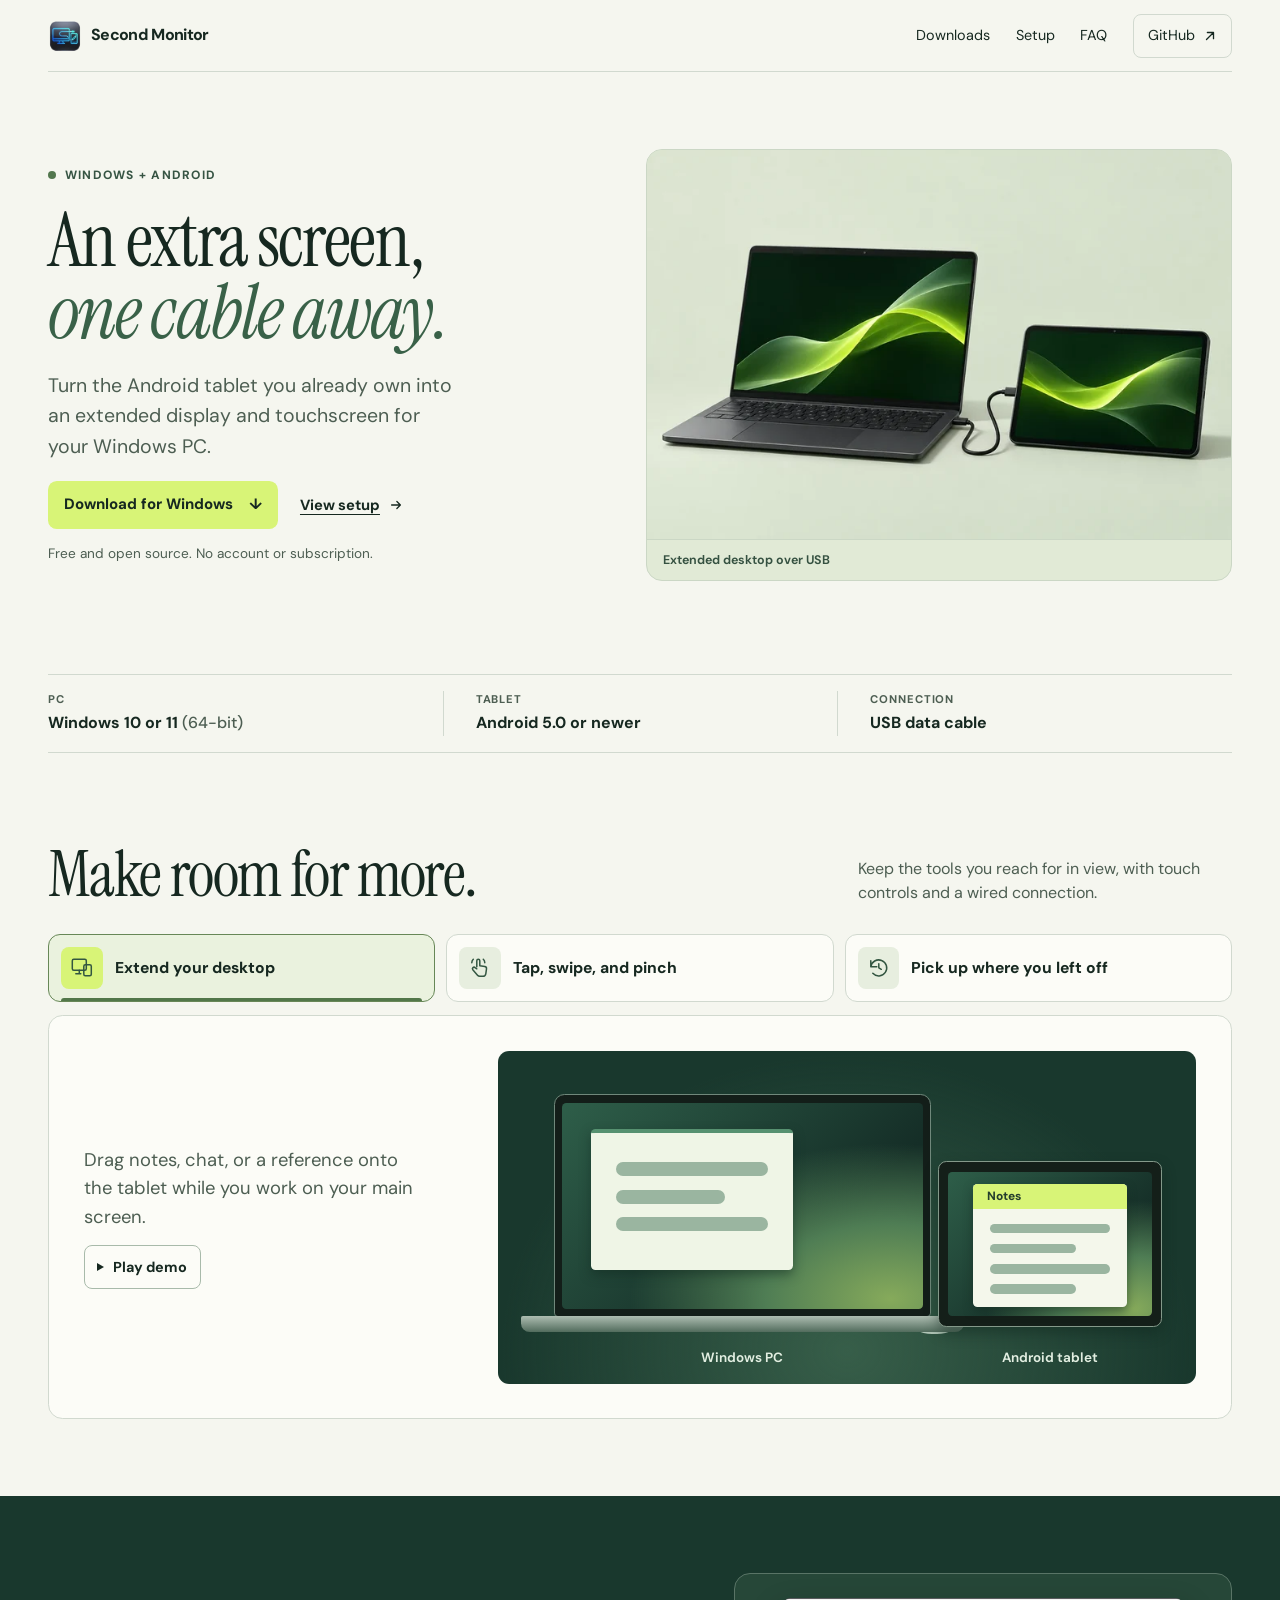
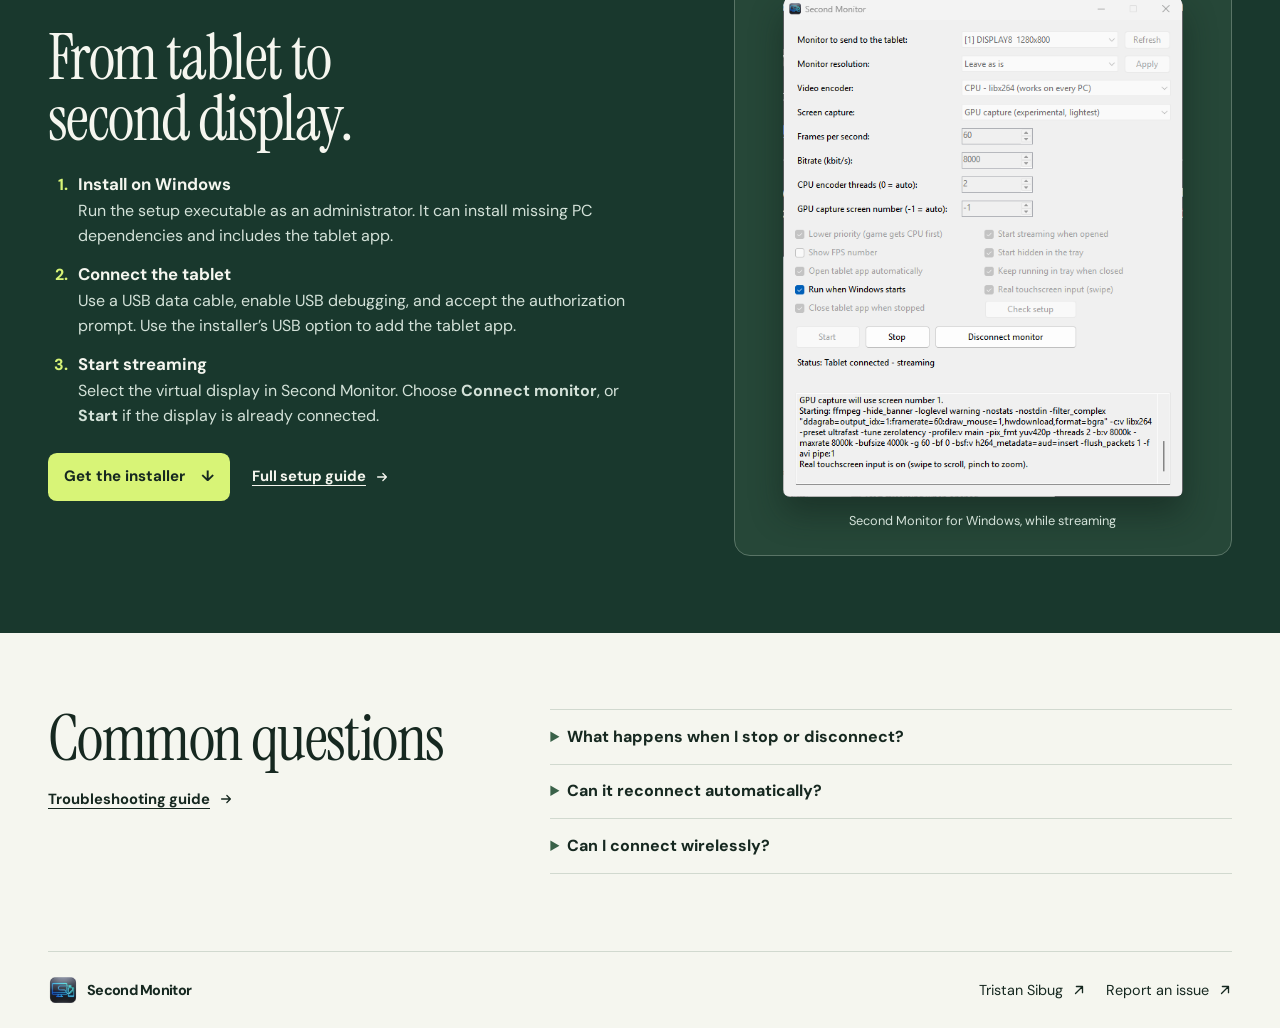
==== commit 8c49223e: "Add interactive homepage feature demos" ====
--- a/website/public/index.html
+++ b/website/public/index.html
@@ -5,9 +5,11 @@
   <meta name="viewport" content="width=device-width, initial-scale=1">
   <meta name="description" content="Turn your Android tablet into an extended Windows display and touchscreen over USB. Second Monitor is free and open source.">
   <meta name="theme-color" content="#f5f6ef">
-  <title>Second Monitor — An extra screen, one cable away</title>
+  <title>Second Monitor | An extra screen, one cable away</title>
   <link rel="icon" href="assets/app-icon.webp" type="image/webp">
   <link rel="stylesheet" href="styles.css">
+  <link rel="stylesheet" href="feature-demo.css">
+  <script src="feature-demo.js" defer></script>
 </head>
 <body>
   <a class="skip-link" href="#main">Skip to content</a>
@@ -59,23 +61,43 @@
         <h2 id="features-title">Make room for more.</h2>
         <p>Keep the tools you reach for in view, with touch controls and a wired connection.</p>
       </div>
-      <div class="features">
-        <article class="feature">
+      <div class="features" data-feature-demo>
+        <article class="feature" data-demo="extend">
           <svg class="feature-icon" aria-hidden="true" width="24" height="24" viewBox="0 0 24 24" fill="none" stroke="currentColor" stroke-width="1.5" stroke-linecap="round" stroke-linejoin="round"><rect x="2.5" y="3.5" width="14" height="11" rx="1.5"/><path d="M6 18h5m-1.5-3.5V18"/><rect x="14" y="9" width="7.5" height="11" rx="1.5"/></svg>
           <h3>Extend your desktop</h3>
           <p>Drag notes, chat, or a reference onto the tablet while you work on your main screen.</p>
         </article>
-        <article class="feature">
+        <article class="feature" data-demo="touch">
           <svg class="feature-icon" aria-hidden="true" width="24" height="24" viewBox="0 0 24 24" fill="none" stroke="currentColor" stroke-width="1.5" stroke-linecap="round" stroke-linejoin="round"><path d="M9 11V5a1.5 1.5 0 0 1 3 0v5l5 .8a2 2 0 0 1 1.7 2.2l-.7 5a3 3 0 0 1-3 2.5h-3a3 3 0 0 1-2.3-1.1L5 14a1.6 1.6 0 0 1 2.3-2.2L9 13"/><path d="M4 7a5 5 0 0 1 1.5-3.5m10 0A5 5 0 0 1 17 7"/></svg>
           <h3>Tap, swipe, and pinch</h3>
-          <p>Use the tablet as a Windows touchscreen. Switch to mouse mode for single-finger clicks and drags.</p>
+          <p>Swipe to scroll and pinch to zoom on your tablet. Switch to mouse mode for single-finger clicks and drags.</p>
         </article>
-        <article class="feature">
+        <article class="feature" data-demo="reconnect">
           <svg class="feature-icon" aria-hidden="true" width="24" height="24" viewBox="0 0 24 24" fill="none" stroke="currentColor" stroke-width="1.5" stroke-linecap="round" stroke-linejoin="round"><path d="M4 11a8 8 0 1 1 2 6.5M4 5v6h6m2-3v4l2.5 1.5"/></svg>
           <h3>Pick up where you left off</h3>
           <p>Disconnect to bring windows back to your remaining displays. Reconnect to restore the tablet’s saved resolution and position.</p>
         </article>
       </div>
+      <template id="feature-scene">
+        <div class="demo-scene" aria-hidden="true">
+          <div class="demo-cable"></div>
+          <div class="demo-laptop">
+            <div class="demo-laptop-screen">
+              <div class="demo-work-window"><i></i><i></i><i></i></div>
+            </div>
+          </div>
+          <div class="demo-tablet"></div>
+          <div class="demo-notes">
+            <div class="demo-notes-bar">Notes</div>
+            <div class="demo-notes-page"><i></i><i></i><i></i><i></i></div>
+            <span class="demo-finger"></span><span class="demo-finger demo-finger-second"></span>
+            <span class="demo-cursor"></span>
+          </div>
+          <span class="demo-restored">Layout restored</span>
+          <span class="demo-label demo-label-laptop">Windows PC</span>
+          <span class="demo-label demo-label-tablet">Android tablet</span>
+        </div>
+      </template>
     </section>
 
     <section class="setup-band" id="setup" aria-labelledby="setup-title">
--- a/website/public/styles.css
+++ b/website/public/styles.css
@@ -351,6 +351,8 @@
 }
 
 .footer-links { display: flex; flex-wrap: wrap; gap: 0 1.25rem; }
+.footer-links a { text-decoration: none; }
+.footer-links a:hover { text-decoration: underline; }
 
 .content-page { padding-block: clamp(2.75rem, 6vw, 5.5rem); }
 
--- a/website/public/feature-demo.css
+++ b/website/public/feature-demo.css
@@ -0,0 +1,364 @@
+.features.demo-enhanced {
+  grid-template-columns: minmax(0, 1fr);
+  gap: 0.85rem;
+}
+
+.demo-tabs {
+  display: grid;
+  grid-template-columns: repeat(3, minmax(0, 1fr));
+  gap: 0.7rem;
+}
+
+.demo-tabs button {
+  position: relative;
+  display: flex;
+  align-items: center;
+  gap: 0.75rem;
+  min-block-size: 64px;
+  padding: 0.75rem;
+  border: 1px solid var(--line);
+  border-radius: 0.75rem;
+  background: #fcfcf7;
+  color: var(--ink);
+  font: 750 0.98rem/1.3 var(--body-font);
+  text-align: start;
+  cursor: pointer;
+}
+
+.demo-tabs button:hover { background: #edf2e6; }
+
+.demo-tabs button[aria-selected="true"] {
+  border-color: #678757;
+  background: #eaf2de;
+}
+
+.demo-tabs button[aria-selected="true"]::after {
+  content: "";
+  position: absolute;
+  inset: auto 0.75rem 0;
+  border-block-end: 3px solid #527749;
+  border-radius: 3px 3px 0 0;
+}
+
+.demo-tabs button[aria-selected="true"] .feature-icon { background: var(--lime); }
+.demo-tabs .feature-icon { flex: none; }
+
+.demo-tabs button:focus-visible,
+.demo-panel:focus-visible,
+.demo-play:focus-visible {
+  outline: 2px solid #335641;
+  outline-offset: 3px;
+}
+
+.demo-panel:not([hidden]) {
+  display: grid;
+  grid-template-columns: minmax(12rem, 0.7fr) minmax(0, 1.3fr);
+  align-items: center;
+  gap: clamp(1rem, 3vw, 2.75rem);
+  padding: clamp(0.9rem, 2.7vw, 2.2rem);
+  border: 1px solid var(--line);
+  border-radius: 0.9rem;
+  background: #fcfcf7;
+}
+
+.demo-copy { max-width: 31ch; }
+.demo-copy p { color: var(--muted); font-size: clamp(1rem, 1.5vw, 1.15rem); }
+
+.demo-play {
+  display: none;
+  align-items: center;
+  gap: 0.55rem;
+  min-block-size: 44px;
+  margin-block-start: 0.85rem;
+  padding: 0.55rem 0.8rem;
+  border: 1px solid #a8baaa;
+  border-radius: 0.5rem;
+  background: transparent;
+  color: var(--ink);
+  font: 700 0.9rem var(--body-font);
+  cursor: pointer;
+}
+
+.demo-play::before {
+  content: "";
+  width: 0;
+  height: 0;
+  border-block: 0.31rem solid transparent;
+  border-inline-start: 0.48rem solid currentColor;
+}
+
+.demo-play:hover { background: #e7eedf; }
+
+.demo-scene {
+  position: relative;
+  isolation: isolate;
+  overflow: hidden;
+  aspect-ratio: 2.1;
+  container-type: inline-size;
+  border-radius: 0.7rem;
+  background: radial-gradient(ellipse at 50% 90%, #375e49, transparent 70%), #19382d;
+  color: #e2eee1;
+  --screen: radial-gradient(ellipse at 91% 95%, #86aa5b 0%, #4f7d54 27%, transparent 56%), linear-gradient(135deg, #2e5e49, #152e27 70%);
+  --notes-on-laptop: translate(-177%, -28%) scale(1.12);
+}
+
+.demo-laptop,
+.demo-tablet,
+.demo-notes,
+.demo-cable,
+.demo-label { position: absolute; }
+
+.demo-laptop {
+  inset: 13% auto auto 8%;
+  width: 54%;
+  height: 67%;
+  padding: 1.05%;
+  border: 1px solid #70887b;
+  border-radius: 0.65rem 0.65rem 0.24rem 0.24rem;
+  background: #131e19;
+}
+
+.demo-laptop::after {
+  content: "";
+  position: absolute;
+  inset: 100% -9% auto;
+  height: 7%;
+  border-radius: 0.12rem 0.12rem 0.55rem 0.55rem;
+  background: linear-gradient(#adbdb1, #526c5d);
+}
+
+.demo-laptop-screen {
+  position: relative;
+  height: 100%;
+  overflow: hidden;
+  border-radius: 0.27rem;
+  background: var(--screen);
+}
+
+.demo-work-window {
+  position: absolute;
+  inset: 13% auto auto 8%;
+  width: 56%;
+  height: 68%;
+  padding: 8% 7% 0;
+  border-block-start: 0.26rem solid #569170;
+  border-radius: 0.28rem;
+  background: #eff5e6;
+  box-shadow: 0 0.3rem 0.65rem #11291f80;
+}
+
+.demo-work-window i,
+.demo-notes-page i {
+  display: block;
+  width: 100%;
+  height: 13%;
+  margin-block-end: 9%;
+  border-radius: 1rem;
+  background: #9ab5a0;
+}
+
+.demo-work-window i:nth-child(2),
+.demo-notes-page i:nth-child(even) { width: 72%; }
+
+.demo-tablet {
+  inset: 33% auto auto 63%;
+  width: 32%;
+  height: 50%;
+  border: 1px solid #84998a;
+  border-radius: 0.52rem;
+  background: #141f19;
+  box-shadow: 0 0.4rem 0.85rem #10241d75;
+}
+
+.demo-tablet::before {
+  content: "";
+  position: absolute;
+  inset: 6% 4%;
+  border-radius: 0.26rem;
+  background: var(--screen);
+}
+
+.demo-cable {
+  top: 76%;
+  left: 59%;
+  width: 7%;
+  height: 9%;
+  border: 2px solid #b1c6b7;
+  border-block-start: 0;
+  border-radius: 0 0 45% 45%;
+}
+
+.demo-notes {
+  inset: 40% auto auto 68%;
+  width: 22%;
+  height: 37%;
+  overflow: hidden;
+  border-radius: 0.28rem;
+  background: #f4f7eb;
+  color: #243d2d;
+  box-shadow: 0 0.26rem 0.6rem #11291f80;
+}
+
+.demo-notes-bar {
+  position: relative;
+  z-index: 1;
+  padding: 2% 9%;
+  background: #d8f477;
+  font-size: clamp(0.43rem, 1.85cqi, 0.75rem);
+  font-weight: 750;
+}
+
+.demo-notes-page { height: 83%; padding: 10% 11%; }
+
+.demo-finger {
+  position: absolute;
+  display: none;
+  z-index: 2;
+  inset: 57% auto auto 26%;
+  width: 19%;
+  aspect-ratio: 1;
+  border: 2px solid #3a7052;
+  border-radius: 50%;
+  background: #c8e99aa8;
+}
+
+.demo-finger-second { inset-inline-start: 62%; }
+[data-mode="touch"] .demo-finger { display: block; }
+
+.demo-cursor {
+  position: absolute;
+  z-index: 2;
+  top: 11%;
+  left: 77%;
+  width: 15%;
+  aspect-ratio: 0.78;
+  clip-path: polygon(8% 0, 100% 66%, 64% 70%, 75% 96%, 52% 100%, 40% 75%, 14% 91%);
+  background: #1b3527;
+  opacity: 0;
+}
+
+.demo-restored {
+  position: absolute;
+  display: none;
+  inset: 14% 5% auto auto;
+  padding: 0.2em 0.6em;
+  border: 1px solid #8da890;
+  border-radius: 1rem;
+  color: #ecf6e8;
+  font-size: clamp(0.55rem, 1.85cqi, 0.75rem);
+  font-weight: 700;
+}
+
+[data-mode="reconnect"] .demo-restored { display: block; }
+
+.demo-label {
+  inset: auto auto 4.5%;
+  width: 33%;
+  font-size: clamp(0.58rem, 2.3cqi, 0.84rem);
+  font-weight: 650;
+  text-align: center;
+}
+
+.demo-label-laptop { left: 18.5%; }
+.demo-label-tablet { left: 62.5%; }
+
+@media (max-width: 43rem) {
+  .demo-panel:not([hidden]) { grid-template-columns: minmax(0, 1fr); }
+  .demo-copy { max-width: 56ch; }
+}
+
+@media (max-width: 33rem) {
+  .demo-tabs { gap: 0.38rem; }
+  .demo-tabs button {
+    align-items: flex-start;
+    flex-direction: column;
+    gap: 0.38rem;
+    padding: 0.5rem 0.5rem 0.7rem;
+    font-size: 0.83rem;
+  }
+
+  .demo-tabs .feature-icon { width: 18px; height: 18px; padding: 0.34rem; }
+  .demo-tabs button[aria-selected="true"]::after { inset-inline: 0.45rem; }
+}
+
+@media (prefers-reduced-motion: no-preference) {
+  .demo-play { display: inline-flex; }
+
+  [data-mode="extend"].is-playing .demo-notes {
+    animation: demo-extend 1.35s ease-in-out both;
+  }
+
+  [data-mode="extend"].is-playing .demo-cursor {
+    animation: demo-drag-cursor 1.35s ease-in-out both;
+  }
+
+  [data-mode="touch"].is-playing .demo-notes-page {
+    animation: demo-scroll-and-zoom 1.85s ease-in-out both;
+  }
+
+  [data-mode="touch"].is-playing .demo-finger {
+    animation: demo-swipe 1.85s ease-in-out both;
+  }
+
+  [data-mode="touch"].is-playing .demo-finger-second {
+    animation-name: demo-pinch;
+  }
+
+  [data-mode="reconnect"].is-playing .demo-notes {
+    animation: demo-restore 2.15s ease-in-out both;
+  }
+
+  [data-mode="reconnect"].is-playing .demo-tablet::before,
+  [data-mode="reconnect"].is-playing .demo-cable {
+    animation: demo-disconnect 2.15s ease-in-out both;
+  }
+
+  [data-mode="reconnect"].is-playing .demo-restored {
+    animation: demo-show-restored 2.15s ease-in-out both;
+  }
+}
+
+@keyframes demo-extend {
+  0%, 22% { transform: var(--notes-on-laptop); }
+  86%, 100% { transform: none; }
+}
+
+@keyframes demo-drag-cursor {
+  0%, 97%, 100% { opacity: 0; }
+  15%, 86% { opacity: 1; }
+}
+
+@keyframes demo-scroll-and-zoom {
+  0%, 18% { transform: none; }
+  42%, 61% { transform: translateY(-22%); }
+  92%, 100% { transform: translateY(-20%) scale(1.3); }
+}
+
+@keyframes demo-swipe {
+  0%, 12% { opacity: 0; transform: translateY(30%); }
+  20% { opacity: 1; transform: translateY(30%); }
+  45% { transform: translateY(-130%); }
+  61% { transform: translateX(45%); }
+  90%, 100% { transform: translateX(-35%); }
+}
+
+@keyframes demo-pinch {
+  0%, 50% { opacity: 0; transform: translateX(-45%); }
+  61% { opacity: 1; transform: translateX(-45%); }
+  90%, 100% { transform: translateX(35%); }
+}
+
+@keyframes demo-restore {
+  0%, 12%, 88%, 100% { transform: none; }
+  38%, 64% { transform: var(--notes-on-laptop); }
+}
+
+@keyframes demo-disconnect {
+  0%, 12%, 78%, 100% { opacity: 1; }
+  32%, 65% { opacity: 0; }
+}
+
+@keyframes demo-show-restored {
+  0%, 80% { opacity: 0; }
+  100% { opacity: 1; }
+}
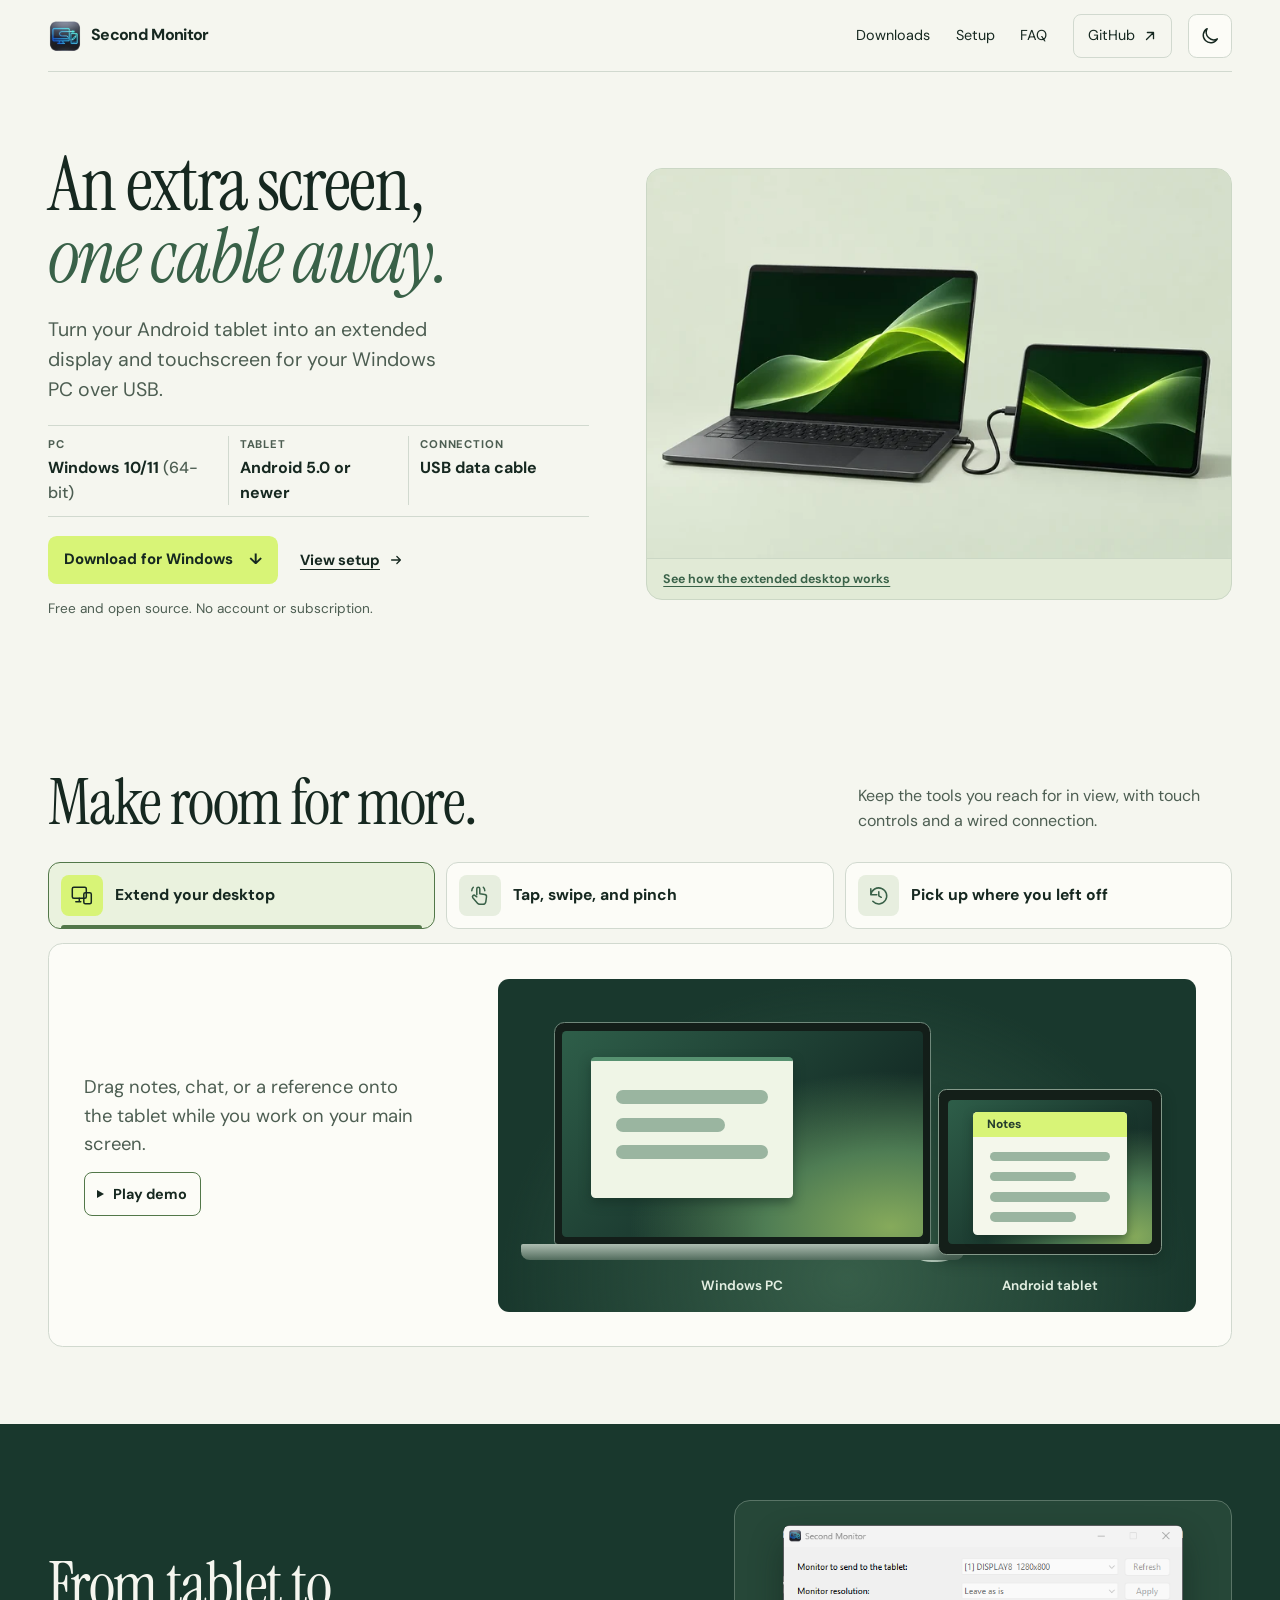
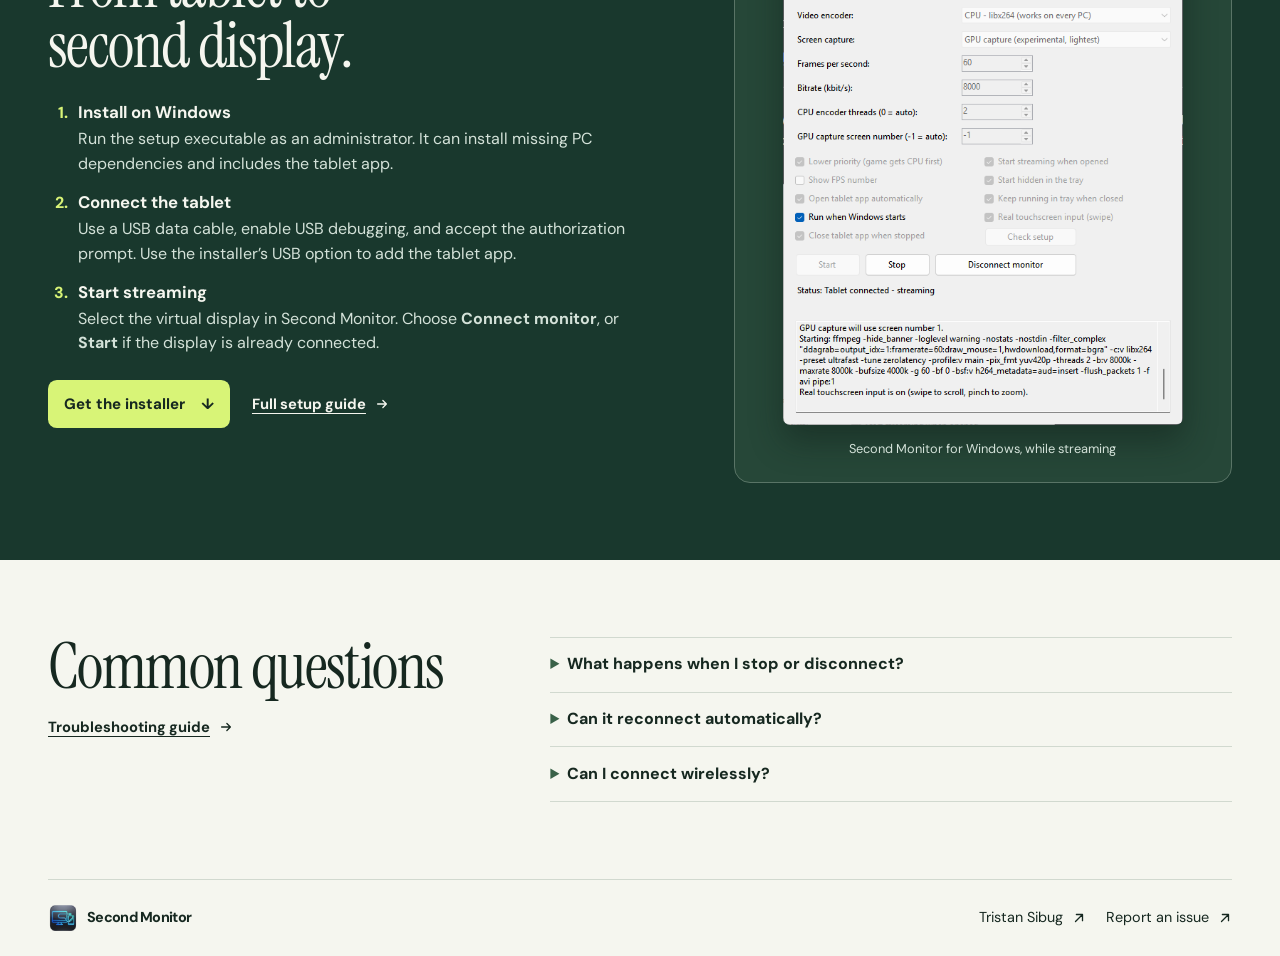
==== commit 21982562: "Add website themes and streamline download and setup" ====
--- a/website/public/index.html
+++ b/website/public/index.html
@@ -4,7 +4,9 @@
   <meta charset="utf-8">
   <meta name="viewport" content="width=device-width, initial-scale=1">
   <meta name="description" content="Turn your Android tablet into an extended Windows display and touchscreen over USB. Second Monitor is free and open source.">
+  <meta name="color-scheme" content="light dark">
   <meta name="theme-color" content="#f5f6ef">
+  <script src="theme.js"></script>
   <title>Second Monitor | An extra screen, one cable away</title>
   <link rel="icon" href="assets/app-icon.webp" type="image/webp">
   <link rel="stylesheet" href="styles.css">
@@ -28,15 +30,23 @@
           <li><a class="github-link" href="https://github.com/TristanSibug/SecondMonitor">GitHub <svg class="link-icon" aria-hidden="true" width="14" height="14" viewBox="0 0 16 16" fill="none" stroke="currentColor" stroke-width="1.5" stroke-linecap="round" stroke-linejoin="round"><path d="M4 12 12 4M5 4h7v7"/></svg></a></li>
         </ul>
       </nav>
+      <button class="theme-toggle" type="button" aria-label="Dark theme" aria-pressed="false" title="Switch to dark theme" hidden>
+        <svg class="theme-moon" aria-hidden="true" width="20" height="20" viewBox="0 0 24 24" fill="none" stroke="currentColor" stroke-width="1.7" stroke-linecap="round" stroke-linejoin="round"><path d="M20.8 15.4A9 9 0 0 1 8.6 3.2 9 9 0 1 0 20.8 15.4Z"/></svg>
+        <svg class="theme-sun" aria-hidden="true" width="20" height="20" viewBox="0 0 24 24" fill="none" stroke="currentColor" stroke-width="1.7" stroke-linecap="round"><circle cx="12" cy="12" r="4"/><path d="M12 2v2m0 16v2M2 12h2m16 0h2M5 5l1.4 1.4m11.2 11.2L19 19M5 19l1.4-1.4M17.6 6.4 19 5"/></svg>
+      </button>
     </div>
   </header>
 
   <main id="main">
     <section class="shell hero" aria-labelledby="hero-title">
       <div class="hero-copy">
-        <p class="eyebrow"><span class="dot" aria-hidden="true"></span> Windows + Android</p>
         <h1 id="hero-title">An extra screen,<br><em>one cable away.</em></h1>
-        <p class="lede">Turn the Android tablet you already own into an extended display and touchscreen for your Windows PC.</p>
+        <p class="lede">Turn your Android tablet into an extended display and touchscreen for your Windows PC over USB.</p>
+        <dl class="requirements" aria-label="System requirements">
+          <div><dt>PC</dt><dd>Windows 10/11 <span>(64-bit)</span></dd></div>
+          <div><dt>Tablet</dt><dd>Android 5.0 or newer</dd></div>
+          <div><dt>Connection</dt><dd>USB data cable</dd></div>
+        </dl>
         <div class="actions">
           <a class="button" href="downloads/">Download for Windows <span aria-hidden="true">↓</span></a>
           <a class="text-link" href="setup/">View setup <svg class="link-icon" aria-hidden="true" width="14" height="14" viewBox="0 0 16 16" fill="none" stroke="currentColor" stroke-width="1.5" stroke-linecap="round" stroke-linejoin="round"><path d="M3 8h10m-4-4 4 4-4 4"/></svg></a>
@@ -46,15 +56,9 @@
 
       <figure class="hero-figure">
         <img src="assets/wired-workspace.webp" srcset="assets/wired-workspace-small.webp 720w, assets/wired-workspace.webp 1440w" sizes="(max-width: 780px) calc(100vw - 32px), (max-width: 1200px) 49vw, 585px" width="1440" height="960" fetchpriority="high" alt="A laptop and tablet sharing a desktop over a single USB cable.">
-        <figcaption>Extended desktop over USB</figcaption>
+        <figcaption><a href="#features">See how the extended desktop works</a></figcaption>
       </figure>
     </section>
-
-    <dl class="shell requirements" aria-label="System requirements">
-      <div><dt>PC</dt><dd>Windows 10 or 11 <span>(64-bit)</span></dd></div>
-      <div><dt>Tablet</dt><dd>Android 5.0 or newer</dd></div>
-      <div><dt>Connection</dt><dd>USB data cable</dd></div>
-    </dl>
 
     <section class="shell section" id="features" aria-labelledby="features-title">
       <div class="section-heading">
--- a/website/public/styles.css
+++ b/website/public/styles.css
@@ -24,10 +24,41 @@
   --ink: #162820;
   --muted: #4d5e52;
   --line: #d1d9cf;
+  --surface: #fcfcf7;
+  --soft: #e7eedf;
+  --accent: #396148;
+  --accent-edge: #527749;
+  --selected: #eaf2de;
+  --image-plate: #e1ead6;
+  --image-line: #cbd7c5;
   --forest: #19382d;
+  --band-ink: #f5f6ef;
+  --band-muted: #d4e2d9;
   --lime: #d8f477;
+  --button-ink: #162820;
   --body-font: "DM Sans", system-ui, sans-serif;
   --display-font: "Instrument Serif", Georgia, serif;
+}
+
+@supports (color: light-dark(black, white)) {
+  :root {
+    color-scheme: light dark;
+    --paper: light-dark(#f5f6ef, #121e19);
+    --ink: light-dark(#162820, #edf3e8);
+    --muted: light-dark(#4d5e52, #bacbbf);
+    --line: light-dark(#d1d9cf, #40594c);
+    --surface: light-dark(#fcfcf7, #1c2c24);
+    --soft: light-dark(#e7eedf, #293e32);
+    --accent: light-dark(#396148, #bedb96);
+    --accent-edge: light-dark(#527749, #99bd87);
+    --selected: light-dark(#eaf2de, #2c4836);
+    --image-plate: light-dark(#e1ead6, #22382d);
+    --image-line: light-dark(#cbd7c5, #486456);
+    --forest: light-dark(#19382d, #1d392e);
+  }
+
+  :root:has(> head > meta[name="color-scheme"][content="light"]) { color-scheme: light; }
+  :root:has(> head > meta[name="color-scheme"][content="dark"]) { color-scheme: dark; }
 }
 
 * { box-sizing: border-box; }
@@ -61,6 +92,7 @@
   padding: 0.75rem 1rem;
   transform: translateY(-150%);
   background: var(--lime);
+  color: var(--button-ink);
 }
 
 .skip-link:focus { transform: translateY(0); }
@@ -74,7 +106,36 @@
   padding-block: 0.85rem;
 }
 
-.header-inner { border-bottom: 1px solid var(--line); }
+.header-inner {
+  display: grid;
+  grid-template-columns: minmax(0, 1fr) auto;
+  gap: 0.45rem 1rem;
+  border-bottom: 1px solid var(--line);
+}
+
+.header-inner:has(.theme-toggle:not([hidden])) {
+  grid-template-columns: minmax(0, 1fr) auto auto;
+}
+
+.header-inner .brand { justify-self: start; }
+
+.theme-toggle:not([hidden]) {
+  display: grid;
+  place-items: center;
+  min-inline-size: 44px;
+  min-block-size: 44px;
+  padding: 0.55rem;
+  border: 1px solid var(--line);
+  border-radius: 0.55rem;
+  background: var(--surface);
+  color: var(--ink);
+  cursor: pointer;
+}
+
+.theme-toggle:hover { background: var(--soft); }
+.theme-toggle:focus-visible { outline: 2px solid currentColor; outline-offset: 4px; }
+.theme-toggle[aria-pressed="false"] .theme-sun,
+.theme-toggle[aria-pressed="true"] .theme-moon { display: none; }
 
 .brand, .nav-links a, .text-link, .button, .footer-links a {
   display: inline-flex;
@@ -130,21 +191,13 @@
   text-transform: uppercase;
 }
 
-.dot {
-  flex: none;
-  width: 0.5rem;
-  aspect-ratio: 1;
-  border-radius: 50%;
-  background: #52774e;
-}
-
 h1, h2 {
   margin: 0;
   font: 400 clamp(2.75rem, 5.9vw, 5.6rem)/0.95 var(--display-font);
   letter-spacing: -0.025em;
 }
 
-h1 em { color: #396148; }
+h1 em { color: var(--accent); }
 
 h2 {
   font-size: clamp(2.75rem, 5vw, 4.5rem);
@@ -173,7 +226,7 @@
   border: 1px solid transparent;
   border-radius: 0.55rem;
   background: var(--lime);
-  color: var(--ink);
+  color: var(--button-ink);
   font-size: 0.94rem;
   font-weight: 750;
   text-decoration: none;
@@ -181,7 +234,7 @@
 
 .button:hover { background: #c9e66a; }
 .button:focus-visible { outline-color: var(--ink); }
-.setup .button:focus-visible { outline-color: #f5f6ef; }
+.setup .button:focus-visible { outline-color: var(--band-ink); }
 .text-link { font-size: 0.92rem; font-weight: 700; }
 .text-link:hover { text-decoration-thickness: 2px; }
 
@@ -195,17 +248,17 @@
 
 .hero-figure {
   overflow: hidden;
-  border: 1px solid #cbd7c5;
+  border: 1px solid var(--image-line);
   border-radius: 1rem;
-  background: #e1ead6;
+  background: var(--image-plate);
 }
 
 .hero-figure img { width: 100%; }
 
 .hero-figure figcaption {
   padding: 0.65rem 1rem;
-  border-top: 1px solid #cbd7c5;
-  color: #355141;
+  border-top: 1px solid var(--image-line);
+  color: var(--accent);
   font-size: 0.78rem;
   font-weight: 650;
 }
@@ -213,11 +266,12 @@
 .requirements {
   display: grid;
   grid-template-columns: repeat(3, minmax(0, 1fr));
-  padding-block: 1rem;
+  margin-block: 0 1.2rem;
+  padding-block: 0.65rem;
   border-block: 1px solid var(--line);
 }
 
-.requirements > div { padding-inline: clamp(0.65rem, 3vw, 2rem); }
+.requirements > div { padding-inline: 0.65rem; }
 .requirements > div:first-child { padding-inline-start: 0; }
 .requirements > div + div { border-inline-start: 1px solid var(--line); }
 
@@ -256,22 +310,22 @@
   padding: clamp(1.1rem, 2.5vw, 1.65rem);
   border: 1px solid var(--line);
   border-radius: 0.85rem;
-  background: #fcfcf7;
+  background: var(--surface);
 }
 
 .feature-icon {
   box-sizing: content-box;
   padding: 0.55rem;
   border-radius: 0.5rem;
-  background: #e7eedf;
-  color: #335641;
+  background: var(--soft);
+  color: var(--accent);
 }
 
 h3 { margin: 0; font-size: 1.05rem; line-height: 1.35; }
 .feature h3 { margin-block: 0.85rem 0.35rem; }
 .feature p { color: var(--muted); }
 
-.setup-band { background: var(--forest); color: var(--paper); }
+.setup-band { background: var(--forest); color: var(--band-ink); }
 
 .setup {
   display: grid;
@@ -292,7 +346,7 @@
 
 .steps li { padding-inline-start: 0.35rem; }
 .steps li::marker { color: var(--lime); font-weight: 750; }
-.steps p { margin-block-start: 0.2rem; color: #d4e2d9; }
+.steps p { margin-block-start: 0.2rem; color: var(--band-muted); }
 
 .app-figure {
   display: grid;
@@ -322,7 +376,7 @@
   }
 }
 
-.app-figure figcaption { color: #d4e2d9; font-size: 0.8rem; text-align: center; }
+.app-figure figcaption { color: var(--band-muted); font-size: 0.8rem; text-align: center; }
 
 .faq {
   display: grid;
@@ -341,7 +395,7 @@
   font-weight: 750;
 }
 
-summary::marker { color: #396148; }
+summary::marker { color: var(--accent); }
 details p { max-width: 54ch; padding-block: 0 1rem; color: var(--muted); }
 
 .footer {
@@ -370,18 +424,20 @@
   padding: clamp(1.25rem, 4vw, 2.75rem);
   border-radius: 1rem;
   background: var(--forest);
-  color: var(--paper);
+  color: var(--band-ink);
 }
 
 .download-primary .eyebrow { color: var(--lime); margin-block-end: 0.75rem; }
 .download-primary h2 { margin-block-end: 0.65rem; }
-.download-primary p { color: #d4e2d9; }
-.download-primary .button:focus-visible { outline-color: var(--paper); }
+.download-primary p { color: var(--band-muted); }
+.download-primary .button:focus-visible { outline-color: var(--band-ink); }
+.download-action { max-width: 21rem; }
 .file-info { color: var(--muted); font-size: 0.82rem; }
 .download-action .file-info { margin-block-start: 0.45rem; }
 
 .download-options { margin-block: clamp(2rem, 5vw, 3.5rem); }
 .download-options > p { margin-block-start: 0.65rem; color: var(--muted); }
+.signing-notice { margin-block-start: 0.65rem; font-size: 0.85rem; }
 
 .download-grid {
   display: grid;
@@ -398,6 +454,34 @@
 .download-grid h3 { margin-block-start: 0; }
 .download-file { margin-block-start: auto; }
 
+.quick-start {
+  margin-block-end: clamp(1.75rem, 4vw, 3rem);
+  padding: clamp(1rem, 3vw, 2rem);
+  border: 1px solid var(--line);
+  border-radius: 0.85rem;
+  background: var(--surface);
+}
+
+.quick-start-header {
+  display: flex;
+  flex-wrap: wrap;
+  align-items: center;
+  justify-content: space-between;
+  gap: 0.85rem 1.5rem;
+}
+
+.quick-start ol {
+  display: grid;
+  grid-template-columns: repeat(3, minmax(0, 1fr));
+  gap: 0.9rem clamp(1.65rem, 4vw, 3.5rem);
+  margin-block: 0.85rem 0;
+  padding-inline-start: 1.3rem;
+}
+
+.quick-start li::marker { color: var(--accent); font-weight: 750; }
+.quick-start li a { display: inline-flex; align-items: center; min-block-size: 44px; font-weight: 750; }
+.quick-start li p { color: var(--muted); }
+
 .guide-layout {
   display: grid;
   grid-template-columns: minmax(11rem, 1fr) minmax(0, 3.1fr);
@@ -406,13 +490,13 @@
 }
 
 .guide-nav {
-  padding: 1rem;
+  padding: 0.35rem 1rem;
   border: 1px solid var(--line);
   border-radius: 0.85rem;
-  background: #fcfcf7;
-}
-
-.guide-nav p { font-weight: 750; }
+  background: var(--surface);
+}
+
+.guide-nav summary { padding-block: 0.55rem; }
 .guide-nav ul { margin: 0.35rem 0 0; padding: 0; list-style: none; }
 .guide-nav a {
   display: flex;
@@ -424,7 +508,7 @@
   text-decoration: none;
 }
 
-.guide-nav a:hover { background: #e7eedf; }
+.guide-nav a:hover { background: var(--soft); }
 
 .guide-content { max-width: 71ch; }
 .guide-content section + section {
@@ -441,11 +525,17 @@
 .guide-problems dd { margin: 0.2rem 0 0.9rem; color: var(--muted); }
 
 @media (max-width: 48.75rem) {
-  .hero, .setup, .faq, .guide-layout { grid-template-columns: minmax(0, 1fr); }
+  .hero, .setup, .faq, .guide-layout, .quick-start ol { grid-template-columns: minmax(0, 1fr); }
   h1 { font-size: clamp(3.15rem, 10vw, 5.3rem); }
   .hero { padding-block: 2.75rem; }
   .features { grid-template-columns: minmax(0, 1fr); }
   .app-figure { justify-self: start; width: min(100%, 29rem); }
+}
+
+@media (max-width: 40rem) {
+  .header-inner:has(.theme-toggle:not([hidden])) { grid-template-columns: minmax(0, 1fr) auto; }
+  .header-inner nav { grid-area: 2 / 1 / auto / -1; }
+  .theme-toggle { grid-area: 1 / 2; }
 }
 
 @media (max-width: 32rem) {
--- a/website/public/feature-demo.css
+++ b/website/public/feature-demo.css
@@ -18,35 +18,35 @@
   padding: 0.75rem;
   border: 1px solid var(--line);
   border-radius: 0.75rem;
-  background: #fcfcf7;
+  background: var(--surface);
   color: var(--ink);
   font: 750 0.98rem/1.3 var(--body-font);
   text-align: start;
   cursor: pointer;
 }
 
-.demo-tabs button:hover { background: #edf2e6; }
+.demo-tabs button:hover { background: var(--soft); }
 
 .demo-tabs button[aria-selected="true"] {
-  border-color: #678757;
-  background: #eaf2de;
+  border-color: var(--accent-edge);
+  background: var(--selected);
 }
 
 .demo-tabs button[aria-selected="true"]::after {
   content: "";
   position: absolute;
   inset: auto 0.75rem 0;
-  border-block-end: 3px solid #527749;
+  border-block-end: 3px solid var(--accent-edge);
   border-radius: 3px 3px 0 0;
 }
 
-.demo-tabs button[aria-selected="true"] .feature-icon { background: var(--lime); }
+.demo-tabs button[aria-selected="true"] .feature-icon { background: var(--lime); color: var(--button-ink); }
 .demo-tabs .feature-icon { flex: none; }
 
 .demo-tabs button:focus-visible,
 .demo-panel:focus-visible,
 .demo-play:focus-visible {
-  outline: 2px solid #335641;
+  outline: 2px solid var(--accent);
   outline-offset: 3px;
 }
 
@@ -58,7 +58,7 @@
   padding: clamp(0.9rem, 2.7vw, 2.2rem);
   border: 1px solid var(--line);
   border-radius: 0.9rem;
-  background: #fcfcf7;
+  background: var(--surface);
 }
 
 .demo-copy { max-width: 31ch; }
@@ -71,7 +71,7 @@
   min-block-size: 44px;
   margin-block-start: 0.85rem;
   padding: 0.55rem 0.8rem;
-  border: 1px solid #a8baaa;
+  border: 1px solid var(--accent-edge);
   border-radius: 0.5rem;
   background: transparent;
   color: var(--ink);
@@ -87,7 +87,7 @@
   border-inline-start: 0.48rem solid currentColor;
 }
 
-.demo-play:hover { background: #e7eedf; }
+.demo-play:hover { background: var(--soft); }
 
 .demo-scene {
   position: relative;
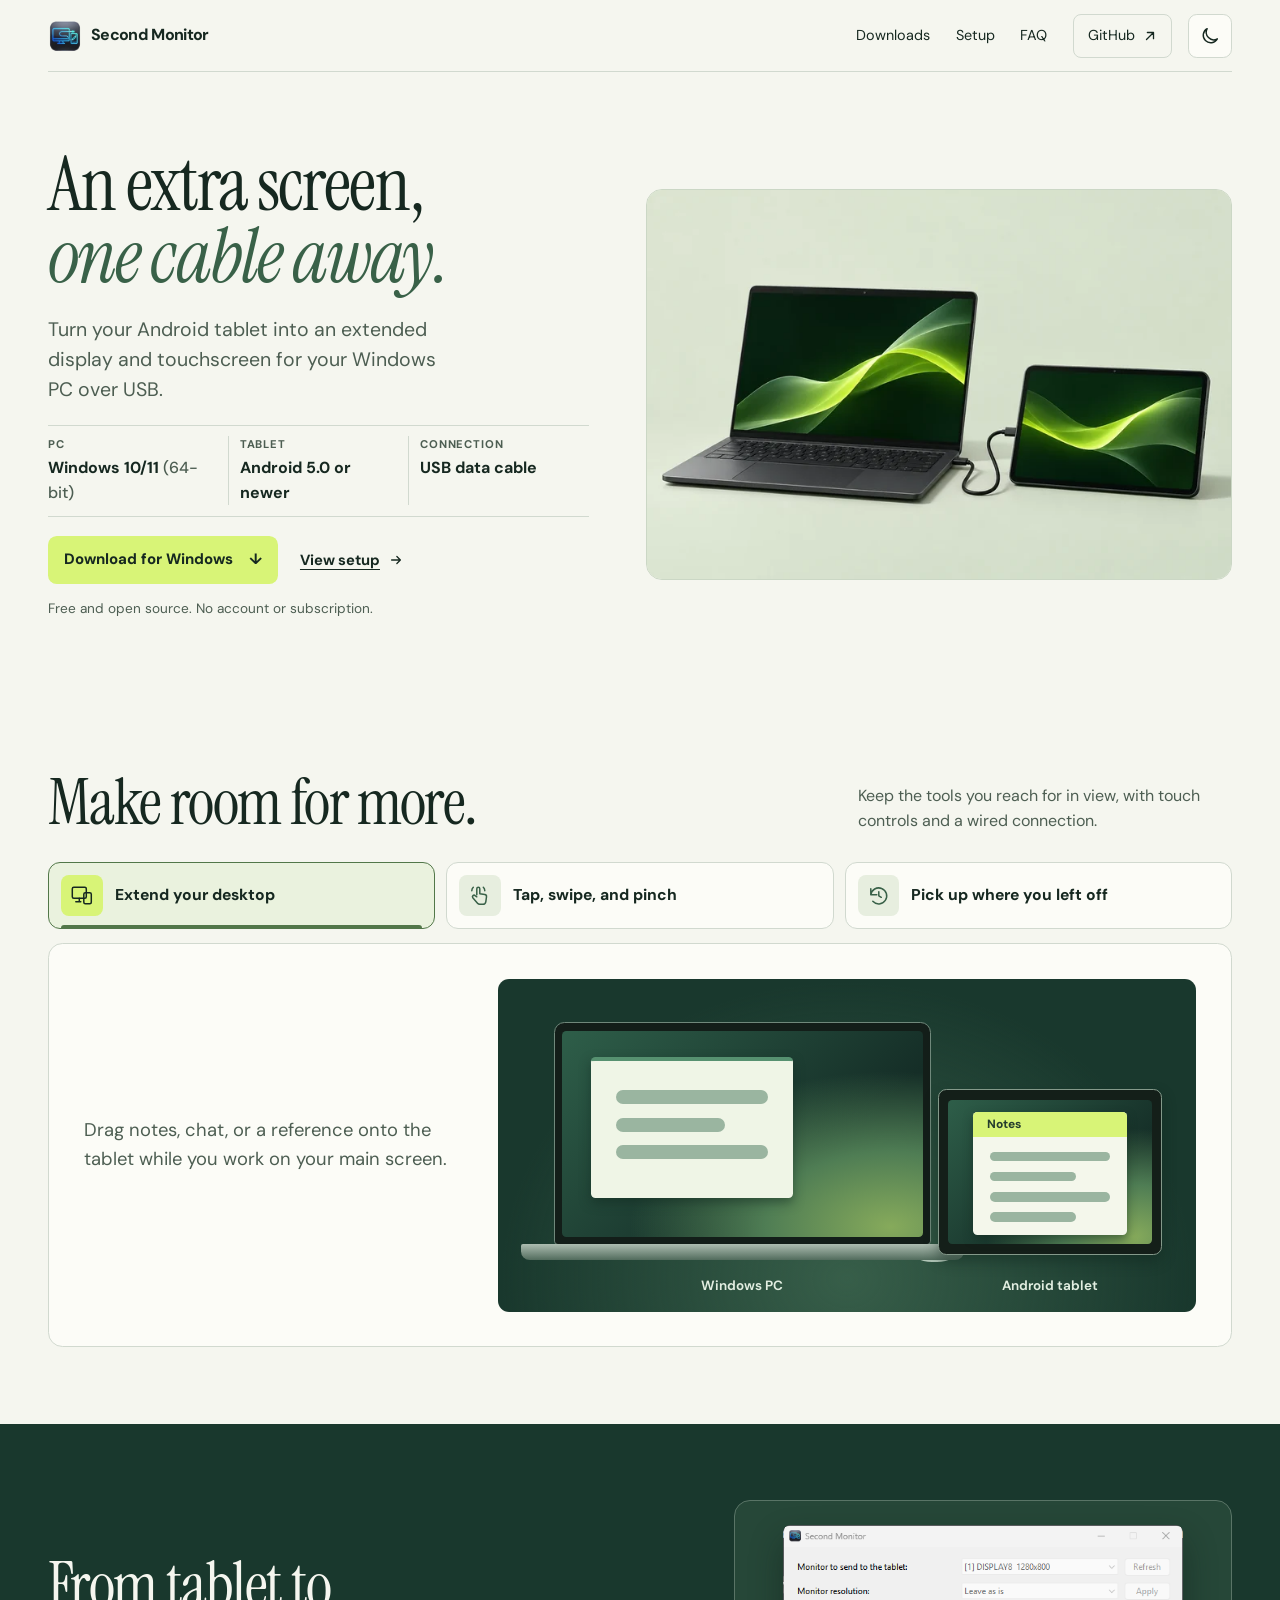
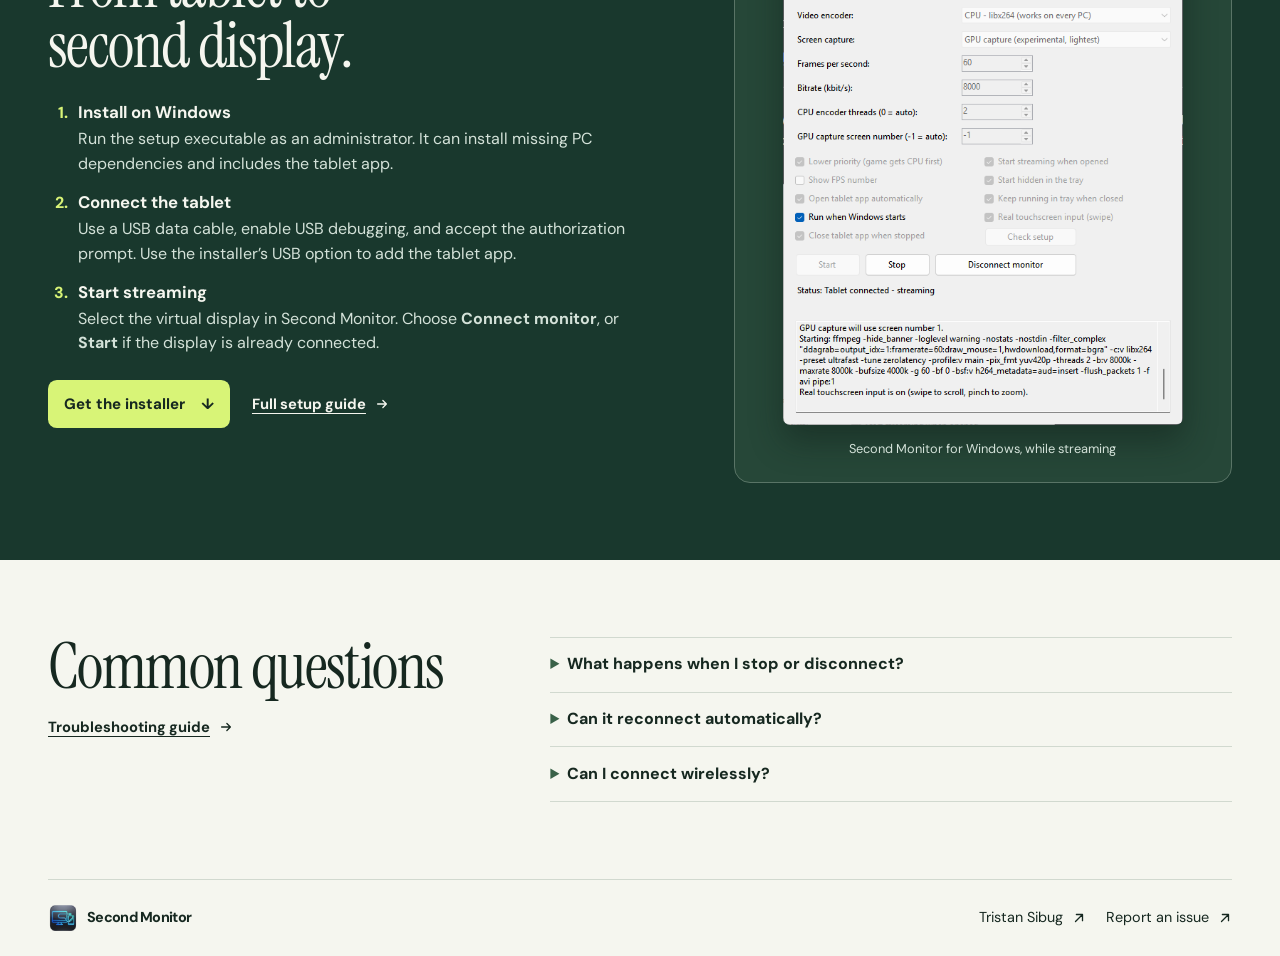
==== commit 4309fb9a: "Simplify feature demos and animate theme changes" ====
--- a/website/public/index.html
+++ b/website/public/index.html
@@ -56,7 +56,6 @@
 
       <figure class="hero-figure">
         <img src="assets/wired-workspace.webp" srcset="assets/wired-workspace-small.webp 720w, assets/wired-workspace.webp 1440w" sizes="(max-width: 780px) calc(100vw - 32px), (max-width: 1200px) 49vw, 585px" width="1440" height="960" fetchpriority="high" alt="A laptop and tablet sharing a desktop over a single USB cable.">
-        <figcaption><a href="#features">See how the extended desktop works</a></figcaption>
       </figure>
     </section>
 
--- a/website/public/styles.css
+++ b/website/public/styles.css
@@ -65,6 +65,12 @@
 
 @media (prefers-reduced-motion: no-preference) {
   :root:has(#faq:target) { scroll-behavior: smooth; }
+
+  ::view-transition { pointer-events: none; }
+  ::view-transition-group(root) {
+    animation-duration: 260ms;
+    animation-timing-function: ease-in-out;
+  }
 }
 
 body {
@@ -255,14 +261,6 @@
 
 .hero-figure img { width: 100%; }
 
-.hero-figure figcaption {
-  padding: 0.65rem 1rem;
-  border-top: 1px solid var(--image-line);
-  color: var(--accent);
-  font-size: 0.78rem;
-  font-weight: 650;
-}
-
 .requirements {
   display: grid;
   grid-template-columns: repeat(3, minmax(0, 1fr));
--- a/website/public/feature-demo.css
+++ b/website/public/feature-demo.css
@@ -44,8 +44,7 @@
 .demo-tabs .feature-icon { flex: none; }
 
 .demo-tabs button:focus-visible,
-.demo-panel:focus-visible,
-.demo-play:focus-visible {
+.demo-panel:focus-visible {
   outline: 2px solid var(--accent);
   outline-offset: 3px;
 }
@@ -61,33 +60,11 @@
   background: var(--surface);
 }
 
-.demo-copy { max-width: 31ch; }
-.demo-copy p { color: var(--muted); font-size: clamp(1rem, 1.5vw, 1.15rem); }
-
-.demo-play {
-  display: none;
-  align-items: center;
-  gap: 0.55rem;
-  min-block-size: 44px;
-  margin-block-start: 0.85rem;
-  padding: 0.55rem 0.8rem;
-  border: 1px solid var(--accent-edge);
-  border-radius: 0.5rem;
-  background: transparent;
-  color: var(--ink);
-  font: 700 0.9rem var(--body-font);
-  cursor: pointer;
-}
-
-.demo-play::before {
-  content: "";
-  width: 0;
-  height: 0;
-  border-block: 0.31rem solid transparent;
-  border-inline-start: 0.48rem solid currentColor;
-}
-
-.demo-play:hover { background: var(--soft); }
+.demo-copy {
+  max-width: 31ch;
+  color: var(--muted);
+  font-size: clamp(1rem, 1.5vw, 1.15rem);
+}
 
 .demo-scene {
   position: relative;
@@ -282,8 +259,6 @@
 }
 
 @media (prefers-reduced-motion: no-preference) {
-  .demo-play { display: inline-flex; }
-
   [data-mode="extend"].is-playing .demo-notes {
     animation: demo-extend 1.35s ease-in-out both;
   }
